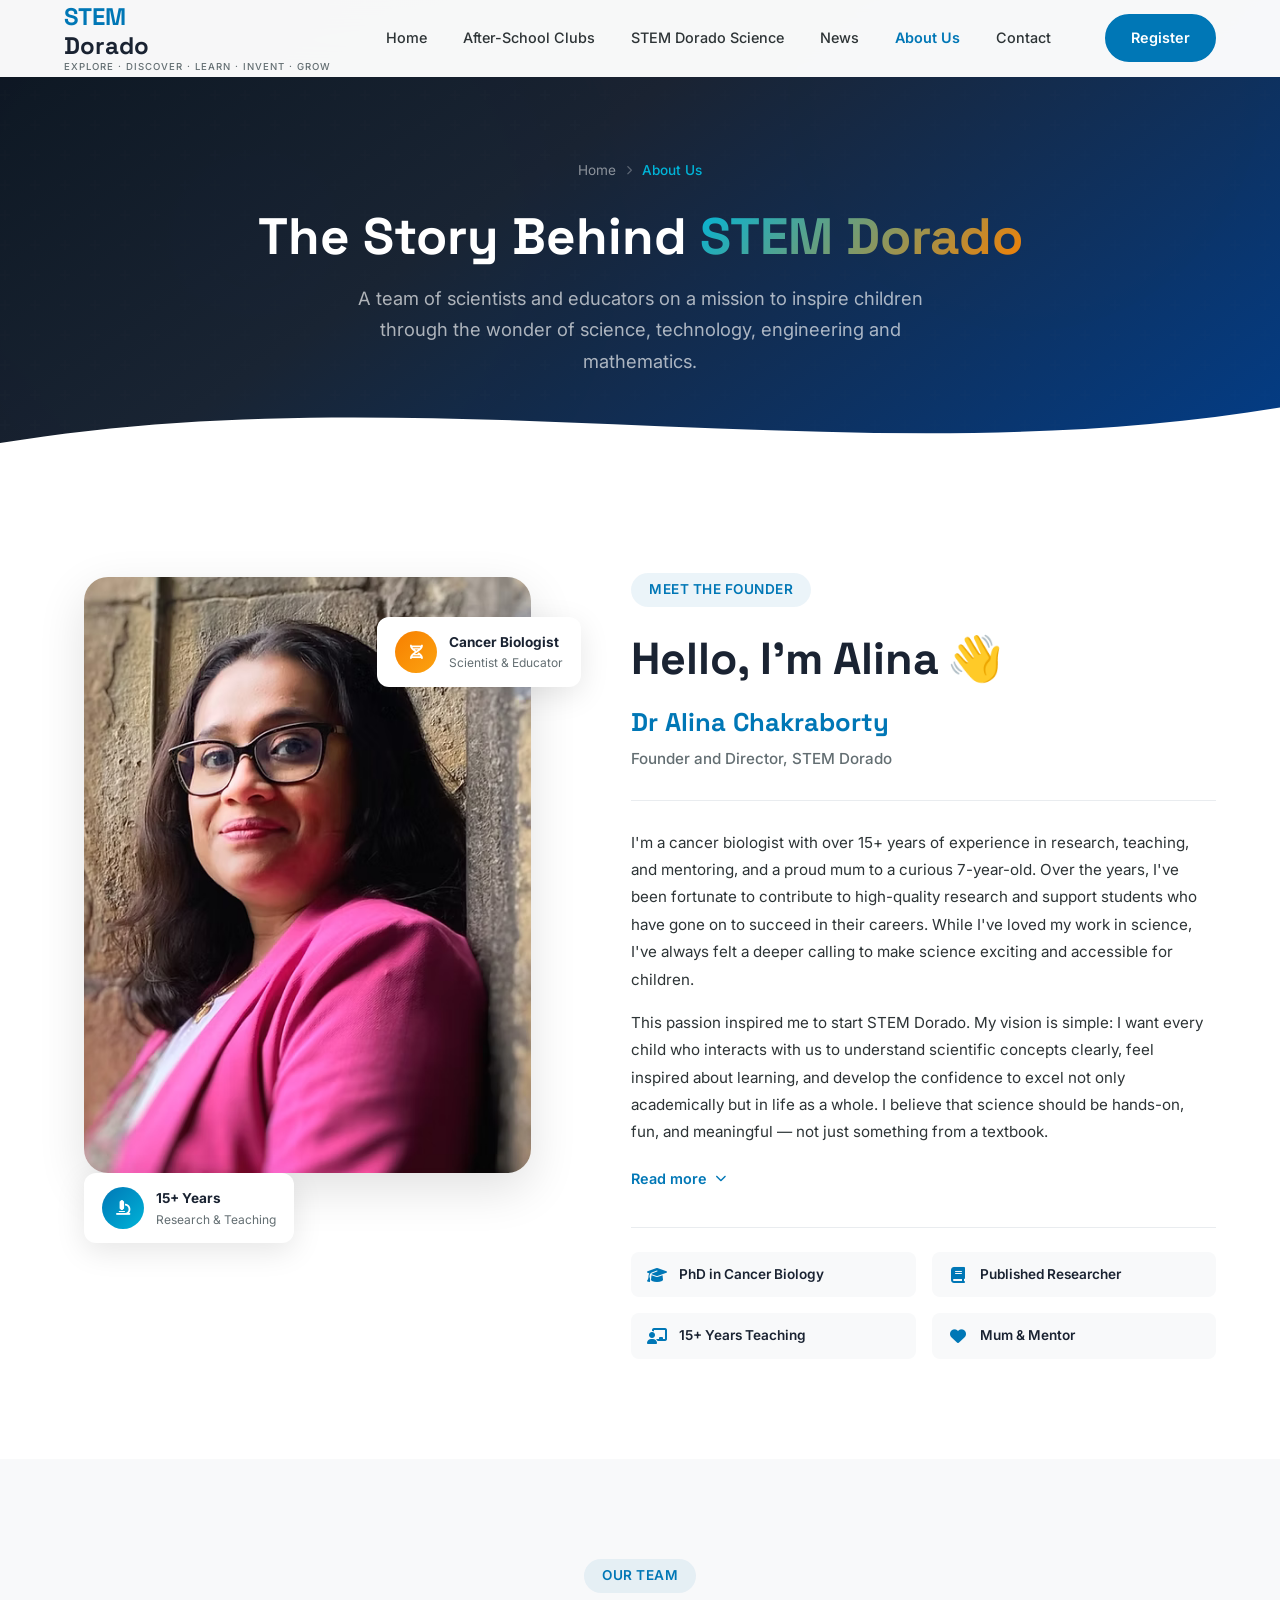
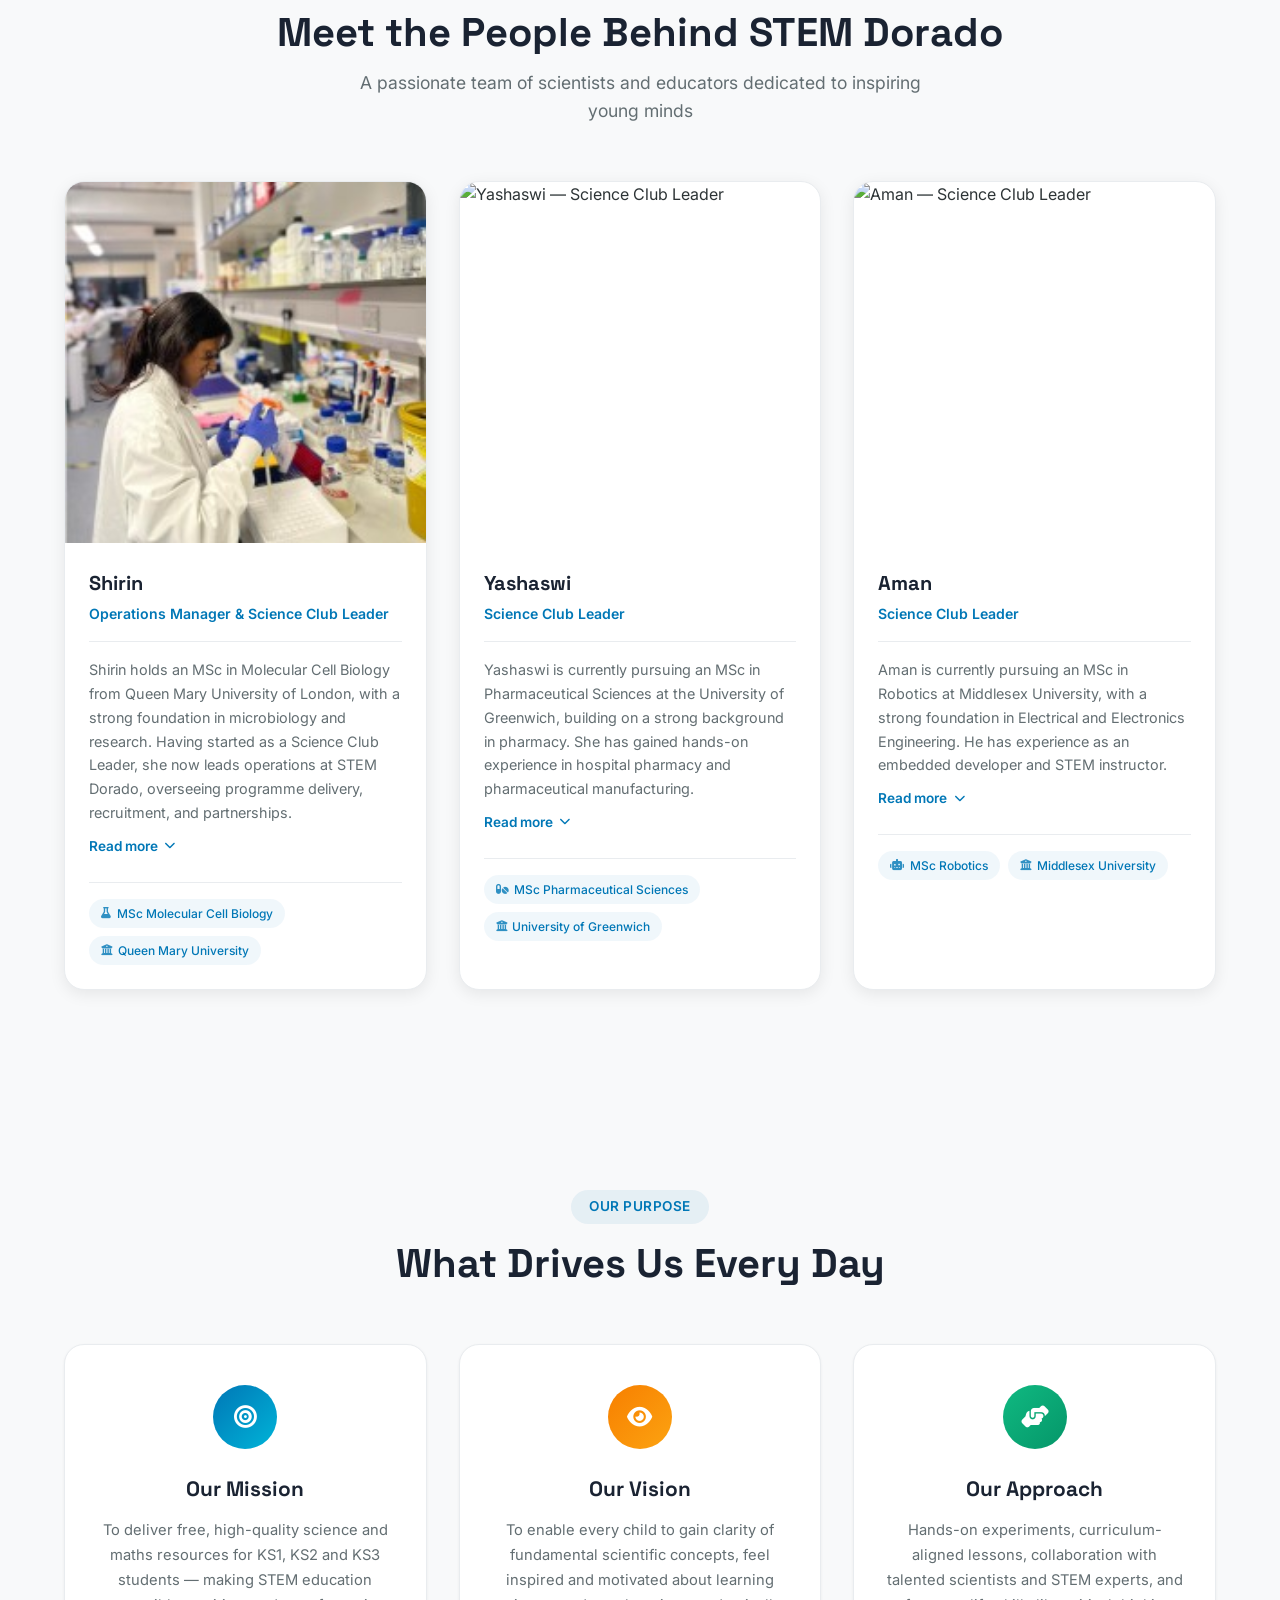
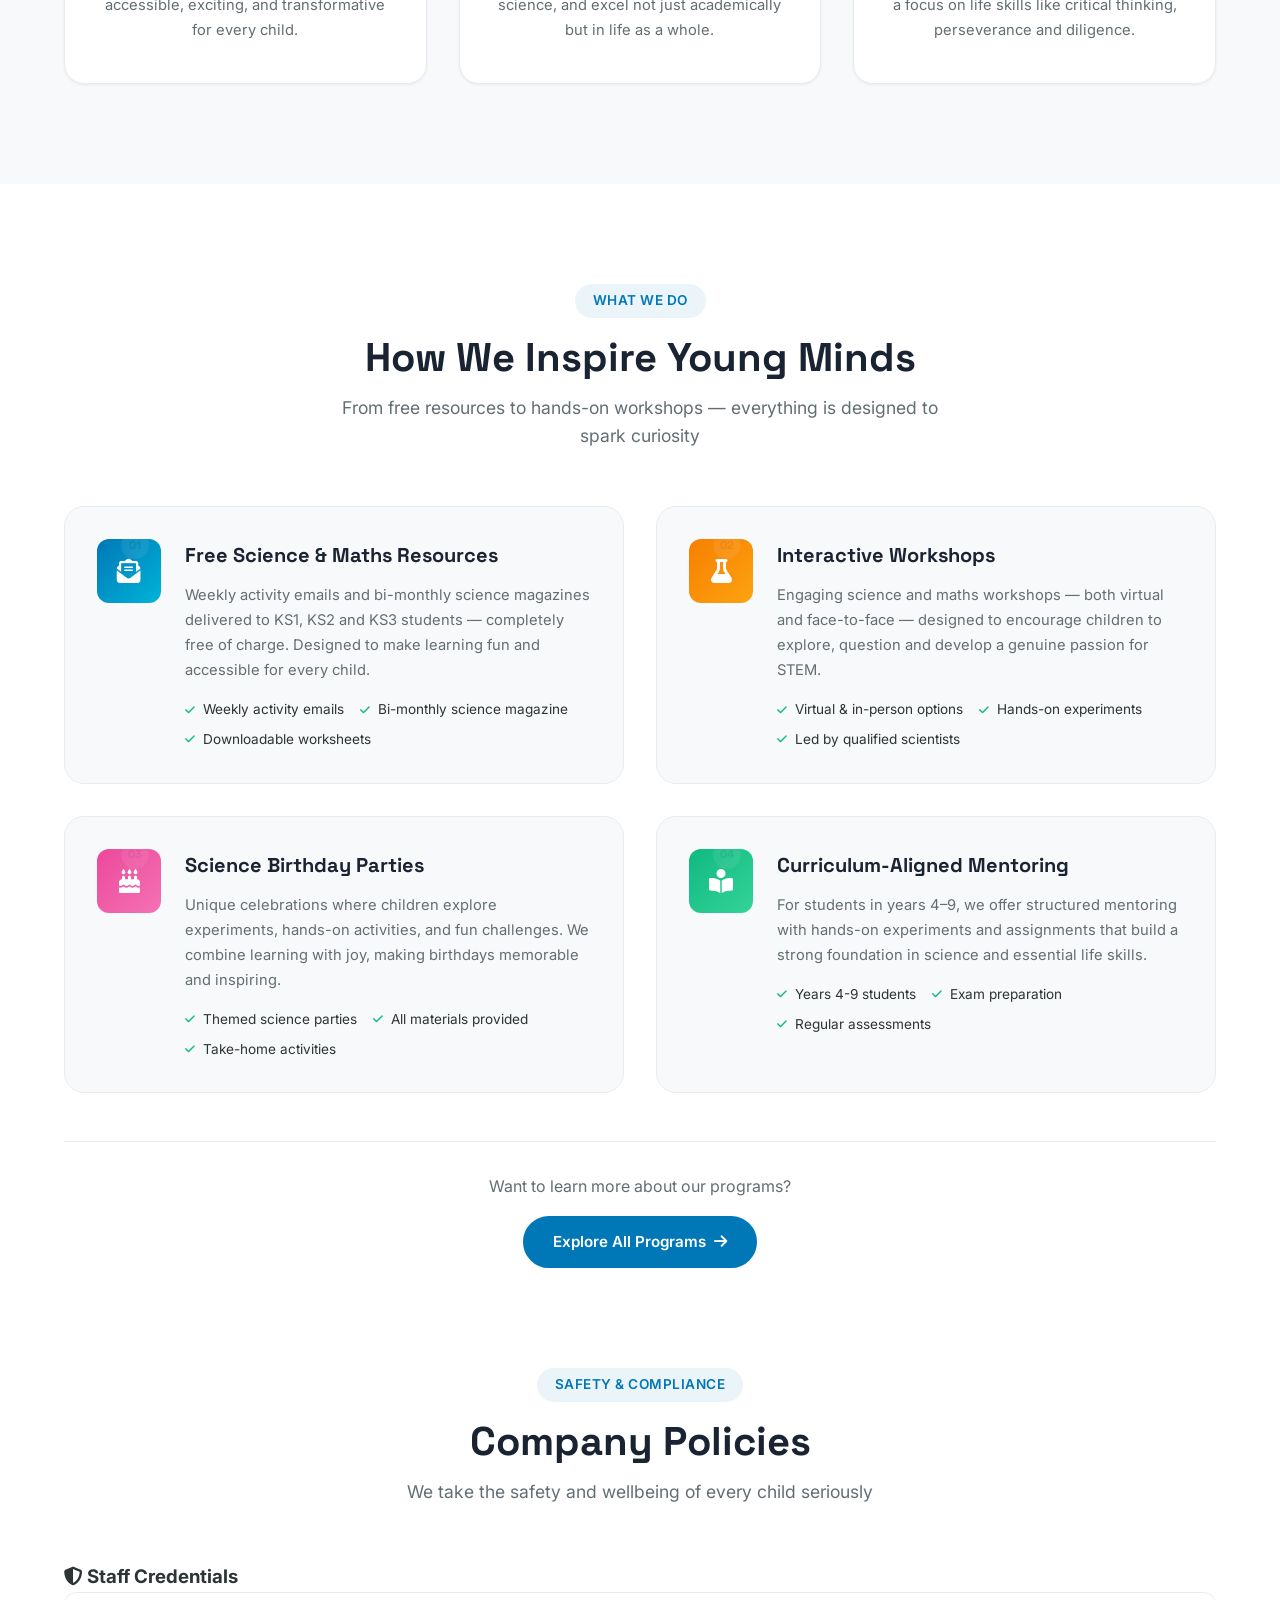
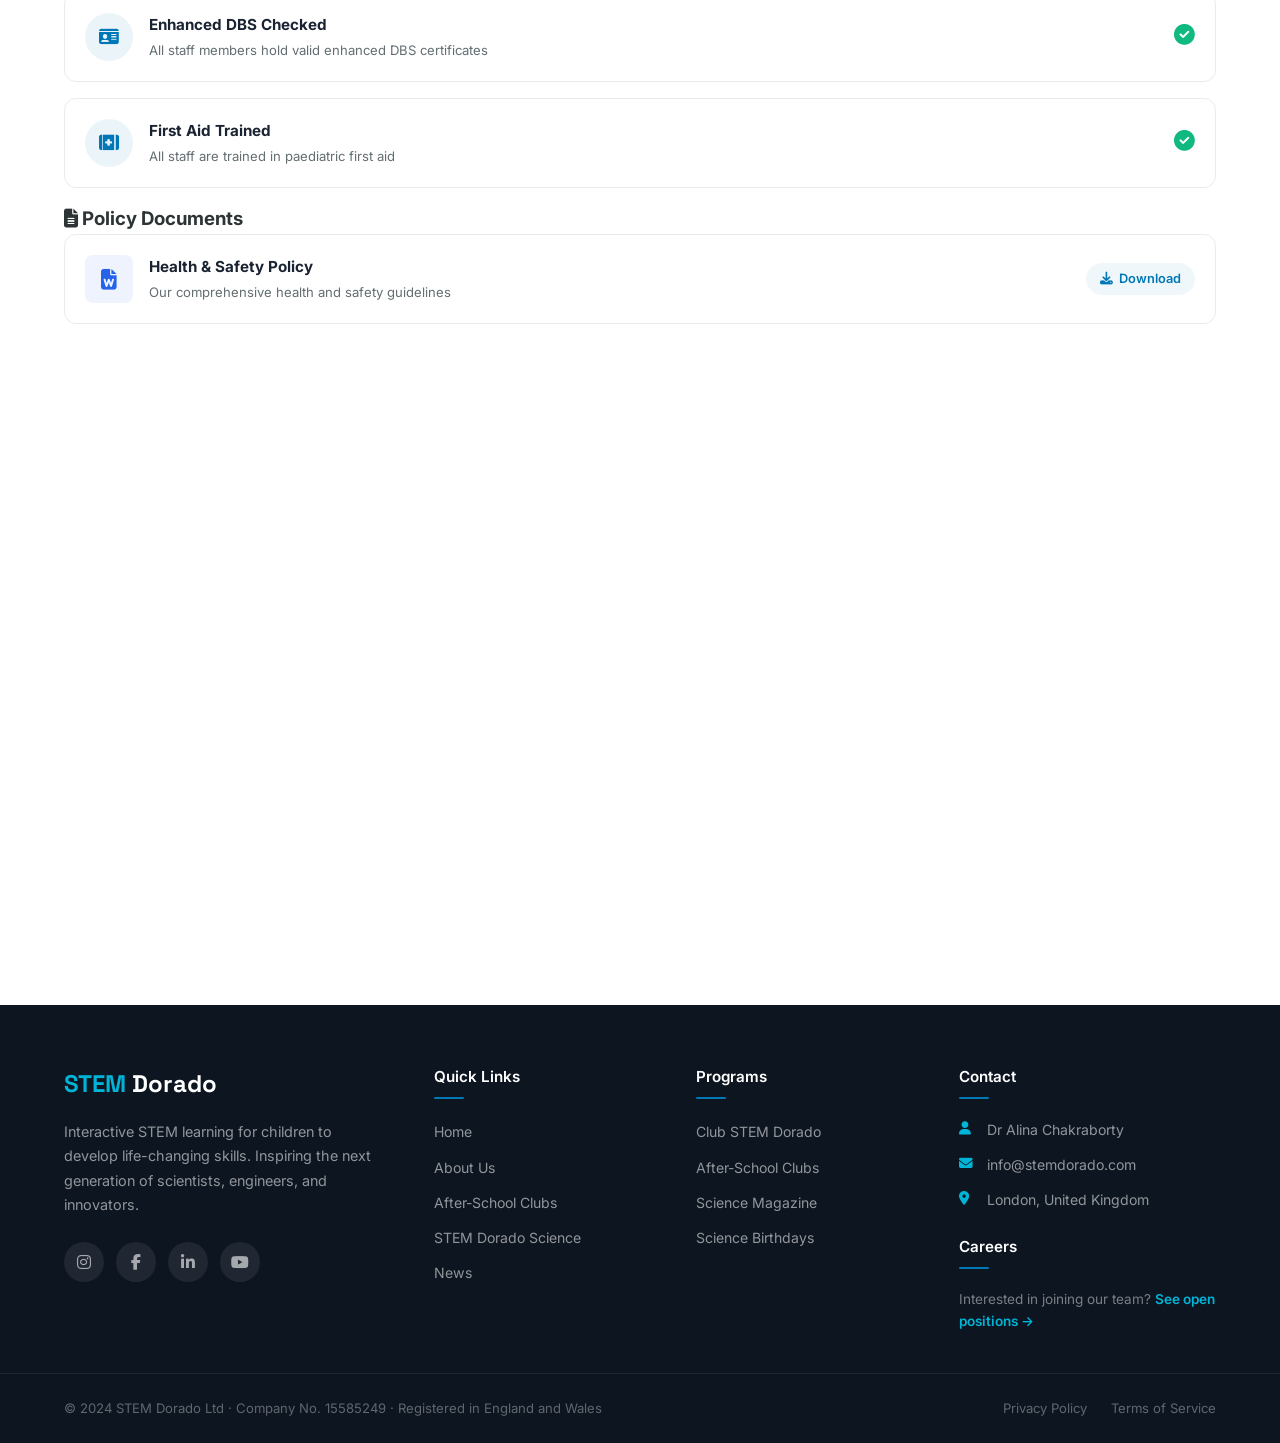
==== about.html @ 2ab7ef5e "Initial commit: STEM Dorado website" ====
<!DOCTYPE html>
<html lang="en">
<head>
  <meta charset="UTF-8">
  <meta name="viewport" content="width=device-width, initial-scale=1.0">
  <title>About Us | STEM Dorado — Dr Alina Chakraborty & Team</title>
  <meta name="description" content="Meet the STEM Dorado team — Dr Alina Chakraborty (Founder), Shirin (Operations Manager), Yashaswi, and Aman. Scientists and educators inspiring children through science.">
  <link rel="canonical" href="https://www.stemdorado.com/about.html">
  
  <!-- Open Graph -->
  <meta property="og:title" content="About STEM Dorado — Our Team">
  <meta property="og:description" content="Meet Dr Alina Chakraborty and the passionate team behind STEM Dorado.">
  <meta property="og:type" content="website">
  
  <!-- Fonts & Icons -->
  <link rel="preconnect" href="https://fonts.googleapis.com">
  <link rel="preconnect" href="https://fonts.gstatic.com" crossorigin>
  <link href="https://fonts.googleapis.com/css2?family=Inter:wght@400;500;600;700&family=Space+Grotesk:wght@500;600;700&display=swap" rel="stylesheet">
  <link rel="stylesheet" href="https://cdnjs.cloudflare.com/ajax/libs/font-awesome/6.5.0/css/all.min.css">
  
  <!-- Styles -->
  <link rel="stylesheet" href="styles.css">
  <link rel="stylesheet" href="about.css">
</head>
<body>

  <!-- ===================== HEADER / NAVBAR ===================== -->
<div id="header-placeholder"></div>

  <!-- ===================== PAGE HERO ===================== -->
  <section class="about-hero">
    <div class="about-hero-bg"></div>
    <div class="container about-hero-content">
      <div class="about-hero-text">
        <nav class="breadcrumb" aria-label="Breadcrumb">
          <a href="index.html">Home</a>
          <i class="fas fa-chevron-right"></i>
          <span>About Us</span>
        </nav>
        <h1>The Story Behind <span class="highlight">STEM Dorado</span></h1>
        <p>A team of scientists and educators on a mission to inspire children through the wonder of science, technology, engineering and mathematics.</p>
      </div>
    </div>
    <div class="about-hero-wave">
      <svg viewBox="0 0 1440 120" preserveAspectRatio="none">
        <path d="M0,80 C480,0 960,120 1440,40 L1440,120 L0,120 Z" fill="#ffffff"/>
      </svg>
    </div>
  </section>

  <!-- ===================== FOUNDER SECTION - DR ALINA ===================== -->
  <section class="founder-section">
    <div class="container">
      <div class="founder-grid">
        <!-- Image Side -->
        <div class="founder-image-area">
          <div class="founder-image-wrapper">
            <img src="images\Founder image.png" 
                 alt="Dr Alina Chakraborty — Founder and Director of STEM Dorado" 
                 loading="eager">
            <div class="founder-image-accent"></div>
          </div>
          <!-- Floating Card -->
          <div class="founder-float-card">
            <div class="founder-float-icon">
              <i class="fas fa-microscope"></i>
            </div>
            <div>
              <strong>15+ Years</strong>
              <p>Research & Teaching</p>
            </div>
          </div>
          <!-- Second Floating Card -->
          <div class="founder-float-card secondary">
            <div class="founder-float-icon accent">
              <i class="fas fa-dna"></i>
            </div>
            <div>
              <strong>Cancer Biologist</strong>
              <p>Scientist & Educator</p>
            </div>
          </div>
        </div>

        <!-- Text Side -->
        <div class="founder-content">
          <span class="section-label">Meet the Founder</span>
          <h2 class="founder-greeting">Hello, I'm Alina<span class="wave-emoji">👋</span></h2>
          <h3 class="founder-name">Dr Alina Chakraborty</h3>
          <p class="founder-title">Founder and Director, STEM Dorado</p>

          <div class="founder-bio">
            <p>
              I'm a cancer biologist with over 15+ years of experience in research, teaching, 
              and mentoring, and a proud mum to a curious 7-year-old. Over the years, I've been 
              fortunate to contribute to high-quality research and support students who have 
              gone on to succeed in their careers. While I've loved my work in science, I've 
              always felt a deeper calling to make science exciting and accessible for children.
            </p>
            <p>
              This passion inspired me to start STEM Dorado. My vision is simple: I want every 
              child who interacts with us to understand scientific concepts clearly, feel inspired 
              about learning, and develop the confidence to excel not only academically but in 
              life as a whole. I believe that science should be hands-on, fun, and meaningful — 
              not just something from a textbook.
            </p>
            <div class="bio-expandable" id="bioExpandable">
              <p>
                Through STEM Dorado, we provide free science and maths resources for KS1 and KS2 
                students, alongside interactive workshops — both online and face-to-face — designed 
                to spark curiosity and encourage exploration. We also run a mentoring programme for 
                children in years 4–9, combining curriculum-aligned lessons with experiments and 
                assignments that make learning active and engaging.
              </p>
              <p>
                In addition, we bring science into celebrations with our <strong>science-themed 
                birthday parties</strong>, where children can explore experiments, hands-on activities, 
                and fun challenges while celebrating their special day. It's a unique way to combine 
                learning with joy, making birthdays memorable and inspiring.
              </p>
              <p>
                I work closely with a team of talented scientists and STEM educators to create 
                experiences that nurture curiosity, build critical thinking, and instill important 
                life skills like perseverance, creativity, and resilience. My goal is to help children 
                not only succeed in exams, but grow into confident, inquisitive, and capable individuals 
                who love learning.
              </p>
            </div>
            <button class="read-more-toggle" id="bioToggle">
              <span class="read-more-text">Read more</span>
              <i class="fas fa-chevron-down"></i>
            </button>
          </div>

          <!-- Founder Highlights -->
          <div class="founder-highlights">
            <div class="founder-highlight">
              <i class="fas fa-graduation-cap"></i>
              <span>PhD in Cancer Biology</span>
            </div>
            <div class="founder-highlight">
              <i class="fas fa-book"></i>
              <span>Published Researcher</span>
            </div>
            <div class="founder-highlight">
              <i class="fas fa-chalkboard-teacher"></i>
              <span>15+ Years Teaching</span>
            </div>
            <div class="founder-highlight">
              <i class="fas fa-heart"></i>
              <span>Mum & Mentor</span>
            </div>
          </div>
        </div>
      </div>
    </div>
  </section>

  <!-- ===================== TEAM SECTION ===================== -->
  <section class="team-section">
    <div class="container">
      <div class="section-header">
        <span class="section-label">Our Team</span>
        <h2 class="section-title">Meet the People Behind STEM Dorado</h2>
        <p class="section-subtitle">A passionate team of scientists and educators dedicated to inspiring young minds</p>
      </div>

      <div class="team-grid">
        <!-- Team Member 1: Shirin -->
        <div class="team-card">
          <div class="team-card-image">
            <img src="/images/Shirin_image.jpg" 
                 alt="Shirin — Operations Manager" 
                 loading="lazy">
            <div class="team-card-overlay">
              <div class="team-social">
                <a href="https://www.linkedin.com/in/shirinshaikh7/" aria-label="LinkedIn" target="_blank"><i class="fab fa-linkedin-in"></i></a>
              </div>
            </div>
          </div>
          <div class="team-card-content">
            <h3 class="team-name">Shirin</h3>
            <p class="team-role">Operations Manager & Science Club Leader</p>
            <p class="team-bio">
              Shirin holds an MSc in Molecular Cell Biology from Queen Mary University of London, 
              with a strong foundation in microbiology and research. Having started as a Science 
              Club Leader, she now leads operations at STEM Dorado, overseeing programme delivery, 
              recruitment, and partnerships.
            </p>
            <button class="team-read-more" data-expanded="false">
              <span>Read more</span>
              <i class="fas fa-chevron-down"></i>
            </button>
            <div class="team-bio-full">
              <p>
                Her experience spans teaching, team leadership, and coordination across multiple 
                schools. Shirin combines scientific insight with strategic execution to drive the 
                organisation's growth and impact.
              </p>
            </div>
            <div class="team-tags">
              <span class="team-tag"><i class="fas fa-flask"></i> MSc Molecular Cell Biology</span>
              <span class="team-tag"><i class="fas fa-university"></i> Queen Mary University</span>
            </div>
          </div>
        </div>

        <!-- Team Member 2: Yashaswi -->
        <div class="team-card">
          <div class="team-card-image">
            <img src="https://images.unsplash.com/photo-1594744803329-e58b31de8bf5?w=400&q=80" 
                 alt="Yashaswi — Science Club Leader" 
                 loading="lazy">
            <div class="team-card-overlay">
              <div class="team-social">
                <a href="#" aria-label="LinkedIn"><i class="fab fa-linkedin-in"></i></a>
              </div>
            </div>
          </div>
          <div class="team-card-content">
            <h3 class="team-name">Yashaswi</h3>
            <p class="team-role">Science Club Leader</p>
            <p class="team-bio">
              Yashaswi is currently pursuing an MSc in Pharmaceutical Sciences at the University 
              of Greenwich, building on a strong background in pharmacy. She has gained hands-on 
              experience in hospital pharmacy and pharmaceutical manufacturing.
            </p>
            <button class="team-read-more" data-expanded="false">
              <span>Read more</span>
              <i class="fas fa-chevron-down"></i>
            </button>
            <div class="team-bio-full">
              <p>
                She has developed skills in medication management and lab techniques. With a keen 
                interest in science and innovation, she contributes to the team's research-driven 
                initiatives. Her curiosity and dedication help foster a collaborative and 
                forward-thinking environment at STEM Dorado.
              </p>
            </div>
            <div class="team-tags">
              <span class="team-tag"><i class="fas fa-pills"></i> MSc Pharmaceutical Sciences</span>
              <span class="team-tag"><i class="fas fa-university"></i> University of Greenwich</span>
            </div>
          </div>
        </div>

        <!-- Team Member 3: Aman -->
        <div class="team-card">
          <div class="team-card-image">
            <img src="https://images.unsplash.com/photo-1507003211169-0a1dd7228f2d?w=400&q=80" 
                 alt="Aman — Science Club Leader" 
                 loading="lazy">
            <div class="team-card-overlay">
              <div class="team-social">
                <a href="#" aria-label="LinkedIn"><i class="fab fa-linkedin-in"></i></a>
              </div>
            </div>
          </div>
          <div class="team-card-content">
            <h3 class="team-name">Aman</h3>
            <p class="team-role">Science Club Leader</p>
            <p class="team-bio">
              Aman is currently pursuing an MSc in Robotics at Middlesex University, with a 
              strong foundation in Electrical and Electronics Engineering. He has experience 
              as an embedded developer and STEM instructor.
            </p>
            <button class="team-read-more" data-expanded="false">
              <span>Read more</span>
              <i class="fas fa-chevron-down"></i>
            </button>
            <div class="team-bio-full">
              <p>
                His work spans robotics, coding, and circuit design. His background includes 
                hands-on technical development as well as teaching and mentoring in STEM. 
                Aman brings innovation and technical expertise to support the team's 
                science-driven initiatives at STEM Dorado.
              </p>
            </div>
            <div class="team-tags">
              <span class="team-tag"><i class="fas fa-robot"></i> MSc Robotics</span>
              <span class="team-tag"><i class="fas fa-university"></i> Middlesex University</span>
            </div>
          </div>
        </div>
      </div>
    </div>
  </section>

  <!-- ===================== MISSION & VISION ===================== -->
  <section class="mission-section">
    <div class="container">
      <div class="section-header">
        <span class="section-label">Our Purpose</span>
        <h2 class="section-title">What Drives Us Every Day</h2>
      </div>

      <div class="mission-grid">
        <!-- Mission -->
        <div class="mission-card">
          <div class="mission-icon-wrapper">
            <div class="mission-icon">
              <i class="fas fa-bullseye"></i>
            </div>
          </div>
          <h3>Our Mission</h3>
          <p>
            To deliver free, high-quality science and maths resources for KS1, KS2 
            and KS3 students — making STEM education accessible, exciting, and 
            transformative for every child.
          </p>
        </div>

        <!-- Vision -->
        <div class="mission-card">
          <div class="mission-icon-wrapper">
            <div class="mission-icon vision">
              <i class="fas fa-eye"></i>
            </div>
          </div>
          <h3>Our Vision</h3>
          <p>
            To enable every child to gain clarity of fundamental scientific concepts, 
            feel inspired and motivated about learning science, and excel not just 
            academically but in life as a whole.
          </p>
        </div>

        <!-- Approach -->
        <div class="mission-card">
          <div class="mission-icon-wrapper">
            <div class="mission-icon approach">
              <i class="fas fa-hands-helping"></i>
            </div>
          </div>
          <h3>Our Approach</h3>
          <p>
            Hands-on experiments, curriculum-aligned lessons, collaboration with 
            talented scientists and STEM experts, and a focus on life skills like 
            critical thinking, perseverance and diligence.
          </p>
        </div>
      </div>
    </div>
  </section>

<!-- ===================== WHAT WE DO — CARD GRID ===================== -->
<section class="what-we-do-section">
  <div class="container">
    <div class="section-header">
      <span class="section-label">What We Do</span>
      <h2 class="section-title">How We Inspire Young Minds</h2>
      <p class="section-subtitle">From free resources to hands-on workshops — everything is designed to spark curiosity</p>
    </div>

    <div class="services-showcase">
      <!-- Service 1: Free Resources -->
      <div class="service-showcase-card">
        <div class="service-showcase-icon">
          <div class="icon-wrapper">
            <i class="fas fa-envelope-open-text"></i>
          </div>
          <span class="service-number">01</span>
        </div>
        <div class="service-showcase-content">
          <h3>Free Science & Maths Resources</h3>
          <p>
            Weekly activity emails and bi-monthly science magazines delivered to 
            KS1, KS2 and KS3 students — completely free of charge. Designed to make 
            learning fun and accessible for every child.
          </p>
          <ul class="service-features-list">
            <li><i class="fas fa-check"></i> Weekly activity emails</li>
            <li><i class="fas fa-check"></i> Bi-monthly science magazine</li>
            <li><i class="fas fa-check"></i> Downloadable worksheets</li>
          </ul>
        </div>
      </div>

      <!-- Service 2: Workshops -->
      <div class="service-showcase-card">
        <div class="service-showcase-icon">
          <div class="icon-wrapper orange">
            <i class="fas fa-flask"></i>
          </div>
          <span class="service-number">02</span>
        </div>
        <div class="service-showcase-content">
          <h3>Interactive Workshops</h3>
          <p>
            Engaging science and maths workshops — both virtual and face-to-face — 
            designed to encourage children to explore, question and develop a 
            genuine passion for STEM.
          </p>
          <ul class="service-features-list">
            <li><i class="fas fa-check"></i> Virtual & in-person options</li>
            <li><i class="fas fa-check"></i> Hands-on experiments</li>
            <li><i class="fas fa-check"></i> Led by qualified scientists</li>
          </ul>
        </div>
      </div>

      <!-- Service 3: Birthday Parties -->
      <div class="service-showcase-card">
        <div class="service-showcase-icon">
          <div class="icon-wrapper pink">
            <i class="fas fa-birthday-cake"></i>
          </div>
          <span class="service-number">03</span>
        </div>
        <div class="service-showcase-content">
          <h3>Science Birthday Parties</h3>
          <p>
            Unique celebrations where children explore experiments, hands-on activities, 
            and fun challenges. We combine learning with joy, making birthdays 
            memorable and inspiring.
          </p>
          <ul class="service-features-list">
            <li><i class="fas fa-check"></i> Themed science parties</li>
            <li><i class="fas fa-check"></i> All materials provided</li>
            <li><i class="fas fa-check"></i> Take-home activities</li>
          </ul>
        </div>
      </div>

      <!-- Service 4: Mentoring -->
      <div class="service-showcase-card">
        <div class="service-showcase-icon">
          <div class="icon-wrapper green">
            <i class="fas fa-book-reader"></i>
          </div>
          <span class="service-number">04</span>
        </div>
        <div class="service-showcase-content">
          <h3>Curriculum-Aligned Mentoring</h3>
          <p>
            For students in years 4–9, we offer structured mentoring with hands-on 
            experiments and assignments that build a strong foundation in science 
            and essential life skills.
          </p>
          <ul class="service-features-list">
            <li><i class="fas fa-check"></i> Years 4-9 students</li>
            <li><i class="fas fa-check"></i> Exam preparation</li>
            <li><i class="fas fa-check"></i> Regular assessments</li>
          </ul>
        </div>
      </div>
    </div>

    <!-- Optional: CTA at bottom -->
    <div class="services-cta">
      <p>Want to learn more about our programs?</p>
      <a href="index.html#programs" class="btn btn-primary">
        Explore All Programs
        <i class="fas fa-arrow-right"></i>
      </a>
    </div>
  </div>
</section>

  <!-- ===================== COMPANY POLICIES ===================== -->
  <section class="policies-section">
    <div class="container">
      <div class="section-header">
        <span class="section-label">Safety & Compliance</span>
        <h2 class="section-title">Company Policies</h2>
        <p class="section-subtitle">We take the safety and wellbeing of every child seriously</p>
      </div>

      <div class="policies-grid">
        <!-- Staff Credentials -->
        <div class="policies-column">
          <h3 class="policies-heading">
            <i class="fas fa-shield-alt"></i>
            Staff Credentials
          </h3>
          <div class="policy-item credential">
            <div class="policy-icon-circle">
              <i class="fas fa-id-card"></i>
            </div>
            <div>
              <h4>Enhanced DBS Checked</h4>
              <p>All staff members hold valid enhanced DBS certificates</p>
            </div>
            <div class="policy-check">
              <i class="fas fa-check-circle"></i>
            </div>
          </div>
          <div class="policy-item credential">
            <div class="policy-icon-circle">
              <i class="fas fa-first-aid"></i>
            </div>
            <div>
              <h4>First Aid Trained</h4>
              <p>All staff are trained in paediatric first aid</p>
            </div>
            <div class="policy-check">
              <i class="fas fa-check-circle"></i>
            </div>
          </div>
        </div>

        <!-- Downloadable Policies -->
        <div class="policies-column">
          <h3 class="policies-heading">
            <i class="fas fa-file-alt"></i>
            Policy Documents
          </h3>
          <a href="#" class="policy-download" download>
            <div class="policy-download-icon">
              <i class="fas fa-file-word"></i>
            </div>
            <div>
              <h4>Health & Safety Policy</h4>
              <p>Our comprehensive health and safety guidelines</p>
            </div>
            <div class="policy-download-btn">
              <i class="fas fa-download"></i>
              <span>Download</span>
            </div>
          </a>
          <a href="#" class="policy-download" download>
            <div class="policy-download-icon">
              <i class="fas fa-file-word"></i>
            </div>
            <div>
              <h4>Child Safeguarding Policy</h4>
              <p>Our child protection and safeguarding procedures</p>
            </div>
            <div class="policy-download-btn">
              <i class="fas fa-download"></i>
              <span>Download</span>
            </div>
          </a>
        </div>
      </div>
    </div>
  </section>

  <!-- ===================== CTA SECTION ===================== -->
  <section class="about-cta">
    <div class="container">
      <div class="cta-card">
        <div class="cta-content">
          <h2>Ready to Start Your Child's STEM Journey?</h2>
          <p>Join hundreds of families across North London who are already exploring science with us.</p>
          <div class="cta-buttons">
            <a href="index.html#programs" class="btn btn-primary btn-lg">
              Explore Programs
              <i class="fas fa-arrow-right"></i>
            </a>
            <a href="index.html#contact" class="btn btn-outline-white btn-lg">
              Get in Touch
            </a>
          </div>
        </div>
        <div class="cta-decoration">
          <div class="cta-circle c1"></div>
          <div class="cta-circle c2"></div>
          <div class="cta-circle c3"></div>
          <i class="fas fa-atom cta-atom"></i>
        </div>
      </div>
    </div>
  </section>

  <!-- ===================== FOOTER ===================== -->
  <div id="footer-placeholder"></div>

  <script src="js/components.js"></script>
  <script src="script.js"></script>
  <script src="about.js"></script>
</body>
</html>
---- styles.css ----
/* ================================================================
   STEM DORADO — REDESIGNED STYLESHEET
   ================================================================ */

/* ===== CSS VARIABLES ===== */
:root {
  --primary: #0077b6;
  --primary-dark: #005a8d;
  --primary-light: #00b4d8;
  --secondary: #023e8a;
  --accent: #f77f00;
  --accent-light: #fca311;
  --dark: #1a2332;
  --darker: #0d1520;
  --text: #2d3436;
  --text-light: #636e72;
  --text-lighter: #b2bec3;
  --light: #f8f9fa;
  --lighter: #ffffff;
  --border: #e9ecef;
  --star: #fbbf24;
  --success: #10b981;

  --font-body: 'Inter', -apple-system, BlinkMacSystemFont, sans-serif;
  --font-heading: 'Space Grotesk', sans-serif;

  --radius-sm: 8px;
  --radius: 12px;
  --radius-lg: 20px;
  --radius-xl: 24px;
  --radius-full: 50px;

  --shadow-sm: 0 1px 3px rgba(0,0,0,0.06);
  --shadow: 0 4px 16px rgba(0,0,0,0.08);
  --shadow-md: 0 8px 30px rgba(0,0,0,0.1);
  --shadow-lg: 0 16px 48px rgba(0,0,0,0.12);
  --shadow-primary: 0 8px 24px rgba(0, 119, 182, 0.3);

  --transition: all 0.3s cubic-bezier(0.4, 0, 0.2, 1);
  --transition-slow: all 0.5s cubic-bezier(0.4, 0, 0.2, 1);
}

/* ===== RESET ===== */
*,
*::before,
*::after {
  margin: 0;
  padding: 0;
  box-sizing: border-box;
}

html {
  scroll-behavior: smooth;
  scroll-padding-top: 80px;
}

body {
  font-family: var(--font-body);
  color: var(--text);
  line-height: 1.6;
  background: var(--lighter);
  overflow-x: hidden;
}

img {
  max-width: 100%;
  height: auto;
  display: block;
}

a {
  text-decoration: none;
  color: inherit;
}

ul {
  list-style: none;
}

/* ===== CONTAINER ===== */
.container {
  max-width: 1200px;
  margin: 0 auto;
  padding: 0 1.5rem;
}

/* ===== BUTTONS ===== */
.btn {
  display: inline-flex;
  align-items: center;
  gap: 0.5rem;
  padding: 12px 28px;
  border-radius: var(--radius-full);
  font-family: var(--font-body);
  font-weight: 600;
  font-size: 0.95rem;
  cursor: pointer;
  border: 2px solid transparent;
  transition: var(--transition);
  white-space: nowrap;
}

.btn-lg {
  padding: 16px 32px;
  font-size: 1rem;
}

.btn-primary {
  background: var(--primary);
  color: #fff;
  border-color: var(--primary);
}

.btn-primary:hover {
  background: var(--primary-dark);
  border-color: var(--primary-dark);
  transform: translateY(-2px);
  box-shadow: var(--shadow-primary);
}

.btn-outline-light {
  background: transparent;
  color: #fff;
  border-color: rgba(255, 255, 255, 0.4);
}

.btn-outline-light:hover {
  background: rgba(255, 255, 255, 0.1);
  border-color: #fff;
}

.btn-block {
  width: 100%;
  justify-content: center;
}

.btn-register-header {
  background: var(--primary);
  color: #fff;
  padding: 10px 24px;
  border-radius: var(--radius-full);
  font-weight: 600;
  font-size: 0.9rem;
  transition: var(--transition);
  border: 2px solid var(--primary);
}

.btn-register-header:hover {
  background: var(--primary-dark);
  border-color: var(--primary-dark);
  transform: translateY(-1px);
  box-shadow: var(--shadow-primary);
}

/* ===== SECTION HEADERS ===== */
.section-header {
  text-align: center;
  margin-bottom: 3.5rem;
}

.section-label {
  display: inline-block;
  background: rgba(0, 119, 182, 0.08);
  color: var(--primary);
  padding: 6px 18px;
  border-radius: var(--radius-full);
  font-size: 0.85rem;
  font-weight: 600;
  text-transform: uppercase;
  letter-spacing: 0.5px;
  margin-bottom: 1rem;
}

.section-title {
  font-family: var(--font-heading);
  font-size: 2.5rem;
  font-weight: 700;
  color: var(--dark);
  line-height: 1.2;
  margin-bottom: 0.75rem;
}

.section-title.left-align {
  text-align: left;
}

.section-subtitle {
  font-size: 1.1rem;
  color: var(--text-light);
  max-width: 600px;
  margin: 0 auto;
}

.highlight {
  color: var(--primary);
  position: relative;
}

/* ================================================================
   HEADER / NAVIGATION
   ================================================================ */
.header {
  position: fixed;
  top: 0;
  left: 0;
  width: 100%;
  z-index: 1000;
  background: rgba(255, 255, 255, 0.97);
  backdrop-filter: blur(20px);
  -webkit-backdrop-filter: blur(20px);
  border-bottom: 1px solid transparent;
  transition: var(--transition);
}

.header.scrolled {
  border-bottom-color: var(--border);
  box-shadow: var(--shadow-sm);
}

.nav-container {
  display: flex;
  align-items: center;
  justify-content: space-between;
  height: 76px;
}

.logo {
  display: flex;
  flex-direction: column;
  line-height: 1.2;
}

.logo .logo-stem {
  font-family: var(--font-heading);
  font-size: 1.5rem;
  font-weight: 700;
  color: var(--primary);
}

.logo {
  font-family: var(--font-heading);
  font-size: 1.5rem;
  font-weight: 700;
  color: var(--dark);
}

.logo-tagline {
  font-family: var(--font-body);
  font-size: 0.6rem;
  font-weight: 500;
  color: var(--text-light);
  letter-spacing: 1px;
  text-transform: uppercase;
}

.nav-links {
  display: flex;
  align-items: center;
  gap: 0.25rem;
}

.nav-link {
  padding: 8px 16px;
  font-size: 0.9rem;
  font-weight: 500;
  color: var(--text);
  border-radius: var(--radius-sm);
  transition: var(--transition);
}

.nav-link:hover {
  color: var(--primary);
  background: rgba(0, 119, 182, 0.05);
}

.nav-link.active {
  color: var(--primary);
  font-weight: 600;
}

.hamburger {
  display: none;
  flex-direction: column;
  gap: 5px;
  background: none;
  border: none;
  cursor: pointer;
  padding: 4px;
  z-index: 1001;
}

.hamburger span {
  display: block;
  width: 24px;
  height: 2.5px;
  background: var(--dark);
  border-radius: 2px;
  transition: var(--transition);
}

.hamburger.active span:nth-child(1) {
  transform: rotate(45deg) translate(5px, 6px);
}

.hamburger.active span:nth-child(2) {
  opacity: 0;
}

.hamburger.active span:nth-child(3) {
  transform: rotate(-45deg) translate(5px, -6px);
}

/* ================================================================
   1. HERO BANNER
   ================================================================ */
.hero {
  position: relative;
  min-height: 100vh;
  display: flex;
  align-items: center;
  background: linear-gradient(145deg, var(--darker) 0%, var(--dark) 40%, var(--secondary) 100%);
  padding: 120px 0 80px;
  overflow: hidden;
}

.hero::before {
  content: '';
  position: absolute;
  top: -200px;
  right: -150px;
  width: 600px;
  height: 600px;
  background: radial-gradient(circle, rgba(0, 180, 216, 0.12), transparent 65%);
  border-radius: 50%;
  pointer-events: none;
}

.hero::after {
  content: '';
  position: absolute;
  bottom: -100px;
  left: -100px;
  width: 400px;
  height: 400px;
  background: radial-gradient(circle, rgba(247, 127, 0, 0.08), transparent 65%);
  border-radius: 50%;
  pointer-events: none;
}

.hero-container {
  display: grid;
  grid-template-columns: 1fr 1fr;
  gap: 4rem;
  align-items: center;
  position: relative;
  z-index: 2;
}

.hero-badge {
  display: inline-flex;
  align-items: center;
  gap: 0.5rem;
  background: rgba(0, 180, 216, 0.12);
  border: 1px solid rgba(0, 180, 216, 0.25);
  color: var(--primary-light);
  padding: 8px 20px;
  border-radius: var(--radius-full);
  font-size: 0.85rem;
  font-weight: 500;
  margin-bottom: 1.5rem;
  animation: fadeInUp 0.6s ease-out;
}

.hero-title {
  font-family: var(--font-heading);
  font-size: 3.2rem;
  font-weight: 700;
  color: #fff;
  line-height: 1.15;
  margin-bottom: 1.25rem;
  animation: fadeInUp 0.6s ease-out 0.1s both;
}

.hero-title .highlight {
  background: linear-gradient(135deg, var(--primary-light), var(--accent));
  -webkit-background-clip: text;
  -webkit-text-fill-color: transparent;
  background-clip: text;
}

.hero-description {
  font-size: 1.1rem;
  color: rgba(255, 255, 255, 0.7);
  line-height: 1.7;
  margin-bottom: 2rem;
  max-width: 520px;
  animation: fadeInUp 0.6s ease-out 0.2s both;
}

.hero-cta {
  display: flex;
  gap: 1rem;
  margin-bottom: 2.5rem;
  flex-wrap: wrap;
  animation: fadeInUp 0.6s ease-out 0.3s both;
}

.hero .btn-primary {
  background: linear-gradient(135deg, var(--primary), var(--primary-light));
  border: none;
  padding: 16px 32px;
}

.hero .btn-primary:hover {
  transform: translateY(-2px);
  box-shadow: 0 8px 30px rgba(0, 180, 216, 0.35);
}

.hero-stats {
  display: flex;
  align-items: center;
  gap: 1.5rem;
  animation: fadeInUp 0.6s ease-out 0.4s both;
}

.stat {
  display: flex;
  flex-direction: column;
  gap: 2px;
}

.stat span {
  font-size: 0.8rem;
  color: rgba(255, 255, 255, 0.5);
}

.stat strong {
  font-size: 1.1rem;
  color: #fff;
  font-weight: 700;
}

.stat-stars {
  display: flex;
  gap: 2px;
}

.stat-stars i {
  color: var(--star);
  font-size: 0.85rem;
}

.stat-divider {
  width: 1px;
  height: 32px;
  background: rgba(255, 255, 255, 0.15);
}

/* Hero Image */
.hero-image {
  display: flex;
  justify-content: center;
  animation: fadeInRight 0.8s ease-out 0.3s both;
}

.hero-image-wrapper {
  position: relative;
  width: 100%;
  max-width: 480px;
}

.hero-image-wrapper img {
  width: 100%;
  border-radius: var(--radius-xl);
  box-shadow: 0 24px 64px rgba(0, 0, 0, 0.3);
  position: relative;
  z-index: 2;
}

.hero-image-decoration {
  position: absolute;
  top: -16px;
  right: -16px;
  bottom: 16px;
  left: 16px;
  border: 2px solid rgba(0, 180, 216, 0.3);
  border-radius: var(--radius-xl);
  z-index: 1;
}

/* Hero Wave */
.hero-wave {
  position: absolute;
  bottom: -2px;
  left: 0;
  width: 100%;
  z-index: 3;
}

.hero-wave svg {
  display: block;
  width: 100%;
  height: auto;
}

/* ================================================================
   2. PROGRAMS / MEMBERSHIP CARDS
   ================================================================ */
.programs {
  padding: 100px 0;
  background: var(--lighter);
}

.programs-grid {
  display: grid;
  grid-template-columns: repeat(3, 1fr);
  gap: 2rem;
}

.program-card {
  background: #fff;
  border-radius: var(--radius-lg);
  overflow: hidden;
  box-shadow: var(--shadow);
  transition: var(--transition);
  display: flex;
  flex-direction: column;
  position: relative;
  border: 1px solid var(--border);
}

.program-card:hover {
  transform: translateY(-6px);
  box-shadow: var(--shadow-lg);
}

.program-card.featured {
  border: 2px solid var(--primary);
  box-shadow: var(--shadow-md);
}

.program-card-ribbon {
  position: absolute;
  top: 16px;
  right: -32px;
  background: var(--accent);
  color: #fff;
  padding: 4px 40px;
  font-size: 0.75rem;
  font-weight: 700;
  text-transform: uppercase;
  transform: rotate(45deg);
  z-index: 10;
  letter-spacing: 0.5px;
}

.program-card-header {
  padding: 2rem 2rem 1.5rem;
  display: flex;
  align-items: center;
  justify-content: space-between;
}

.program-card-header.free {
  background: linear-gradient(135deg, rgba(16, 185, 129, 0.05), rgba(16, 185, 129, 0.02));
}

.program-card-header.subscription {
  background: linear-gradient(135deg, rgba(0, 119, 182, 0.05), rgba(0, 119, 182, 0.02));
}

.program-card-header.workshop {
  background: linear-gradient(135deg, rgba(247, 127, 0, 0.05), rgba(247, 127, 0, 0.02));
}

.program-icon {
  width: 56px;
  height: 56px;
  border-radius: var(--radius);
  display: flex;
  align-items: center;
  justify-content: center;
  font-size: 1.4rem;
  color: #fff;
}

.free .program-icon {
  background: linear-gradient(135deg, var(--success), #059669);
}

.subscription .program-icon {
  background: linear-gradient(135deg, var(--primary), var(--primary-light));
}

.workshop .program-icon {
  background: linear-gradient(135deg, var(--accent), var(--accent-light));
}

.program-badge {
  padding: 4px 14px;
  border-radius: var(--radius-full);
  font-size: 0.75rem;
  font-weight: 700;
  text-transform: uppercase;
  letter-spacing: 0.5px;
  background: rgba(16, 185, 129, 0.1);
  color: var(--success);
}

.program-badge.new {
  background: rgba(247, 127, 0, 0.1);
  color: var(--accent);
}

.program-card-body {
  padding: 0 2rem;
  flex: 1;
}

.program-card-body h3 {
  font-family: var(--font-heading);
  font-size: 1.3rem;
  color: var(--dark);
  margin-bottom: 0.25rem;
}

.program-age {
  font-size: 0.85rem;
  color: var(--primary);
  font-weight: 600;
  margin-bottom: 0.75rem;
}

.program-desc {
  font-size: 0.92rem;
  color: var(--text-light);
  line-height: 1.6;
  margin-bottom: 1.25rem;
}

.program-features {
  margin-bottom: 1rem;
}

.program-features li {
  display: flex;
  align-items: center;
  gap: 0.6rem;
  padding: 6px 0;
  font-size: 0.9rem;
  color: var(--text);
}

.program-features li i {
  color: var(--success);
  font-size: 0.75rem;
  width: 16px;
}

.program-card-footer {
  padding: 1.5rem 2rem 2rem;
}

/* ================================================================
   3. VIDEO SECTION
   ================================================================ */
.video-section {
  padding: 100px 0;
  background: var(--light);
}

.video-wrapper {
  display: grid;
  grid-template-columns: 1.5fr 1fr;
  gap: 3rem;
  align-items: center;
}

.video-container {
  position: relative;
  border-radius: var(--radius-lg);
  overflow: hidden;
  box-shadow: var(--shadow-lg);
}

.video-placeholder {
  position: relative;
  width: 100%;
  aspect-ratio: 16 / 9;
  cursor: pointer;
}

.video-placeholder img {
  width: 100%;
  height: 100%;
  object-fit: cover;
}

.video-placeholder::after {
  content: '';
  position: absolute;
  inset: 0;
  background: rgba(0, 0, 0, 0.35);
  transition: var(--transition);
}

.video-placeholder:hover::after {
  background: rgba(0, 0, 0, 0.45);
}

.play-btn {
  position: absolute;
  top: 50%;
  left: 50%;
  transform: translate(-50%, -50%);
  z-index: 2;
  width: 72px;
  height: 72px;
  border-radius: 50%;
  background: #fff;
  border: none;
  cursor: pointer;
  display: flex;
  align-items: center;
  justify-content: center;
  font-size: 1.5rem;
  color: var(--primary);
  box-shadow: 0 8px 32px rgba(0, 0, 0, 0.2);
  transition: var(--transition);
}

.play-btn:hover {
  transform: translate(-50%, -50%) scale(1.1);
  box-shadow: 0 12px 40px rgba(0, 0, 0, 0.3);
}

.play-btn i {
  margin-left: 4px;
}

.video-features {
  display: flex;
  flex-direction: column;
  gap: 2rem;
}

.video-feature {
  display: flex;
  gap: 1rem;
  align-items: flex-start;
}

.video-feature-icon {
  width: 48px;
  height: 48px;
  min-width: 48px;
  border-radius: var(--radius);
  background: rgba(0, 119, 182, 0.08);
  display: flex;
  align-items: center;
  justify-content: center;
  color: var(--primary);
  font-size: 1.1rem;
}

.video-feature h4 {
  font-family: var(--font-heading);
  font-size: 1.05rem;
  color: var(--dark);
  margin-bottom: 0.25rem;
}

.video-feature p {
  font-size: 0.9rem;
  color: var(--text-light);
  line-height: 1.5;
}

/* ================================================================
   4. WHY STEM DORADO
   ================================================================ */
.why-section {
  padding: 100px 0;
  background: #fff;
}

.why-grid {
  display: grid;
  grid-template-columns: 1fr 1fr;
  gap: 5rem;
  align-items: center;
}

.why-content .section-label {
  display: inline-block;
}

.why-text {
  font-size: 1.05rem;
  color: var(--text-light);
  line-height: 1.7;
  margin-bottom: 2rem;
}

.why-points {
  display: flex;
  flex-direction: column;
  gap: 1.5rem;
  margin-bottom: 2.5rem;
}

.why-point {
  display: flex;
  gap: 1rem;
  align-items: flex-start;
}

.why-point-icon {
  width: 48px;
  height: 48px;
  min-width: 48px;
  border-radius: var(--radius);
  background: linear-gradient(135deg, var(--primary), var(--primary-light));
  display: flex;
  align-items: center;
  justify-content: center;
  color: #fff;
  font-size: 1rem;
}

.why-point h4 {
  font-size: 1rem;
  color: var(--dark);
  margin-bottom: 0.2rem;
}

.why-point p {
  font-size: 0.9rem;
  color: var(--text-light);
  line-height: 1.5;
}

/* Why Images */
.why-images {
  position: relative;
}

.why-image-main img {
  width: 100%;
  border-radius: var(--radius-lg);
  box-shadow: var(--shadow-md);
}

.why-image-secondary {
  position: absolute;
  bottom: -30px;
  left: -30px;
  width: 45%;
  z-index: 2;
}

.why-image-secondary img {
  width: 100%;
  border-radius: var(--radius);
  box-shadow: var(--shadow-lg);
  border: 4px solid #fff;
}

.why-floating-card {
  position: absolute;
  top: -20px;
  right: -15px;
  background: #fff;
  padding: 1rem 1.25rem;
  border-radius: var(--radius);
  box-shadow: var(--shadow-md);
  display: flex;
  align-items: center;
  gap: 0.75rem;
  z-index: 3;
  animation: float 3s ease-in-out infinite;
}

.why-floating-icon {
  width: 40px;
  height: 40px;
  border-radius: 50%;
  background: linear-gradient(135deg, var(--accent), var(--accent-light));
  display: flex;
  align-items: center;
  justify-content: center;
  color: #fff;
  font-size: 0.9rem;
}

.why-floating-card strong {
  font-size: 0.85rem;
  color: var(--dark);
  display: block;
}

.why-floating-card p {
  font-size: 0.75rem;
  color: var(--text-light);
  margin: 0;
}

/* ================================================================
   5. PARENT REVIEWS
   ================================================================ */
.reviews-section {
  padding: 100px 0;
  background: var(--light);
}

.reviews-rating {
  display: flex;
  align-items: center;
  justify-content: center;
  gap: 0.75rem;
  margin-top: 1rem;
}

.stars-large i {
  color: var(--star);
  font-size: 1.2rem;
}

.reviews-rating span {
  font-size: 0.95rem;
  color: var(--text-light);
  font-weight: 500;
}

.reviews-grid {
  display: grid;
  grid-template-columns: repeat(3, 1fr);
  gap: 2rem;
}

.review {
  background: #fff;
  padding: 2rem;
  border-radius: var(--radius-lg);
  position: relative;
  transition: var(--transition);
  border: 1px solid transparent;
  box-shadow: none;
  border-bottom: 3px solid var(--star);
}

.review:hover {
  border-color: var(--border);
  box-shadow: var(--shadow);
  transform: translateY(-4px);
}

.review-stars {
  display: flex;
  gap: 3px;
  margin-bottom: 1rem;
}

.review-stars i {
  color: var(--star);
  font-size: 0.9rem;
}

.review-text {
  font-size: 0.95rem;
  color: var(--text);
  line-height: 1.7;
  font-style: italic;
  margin-bottom: 0.75rem;
  position: relative;
}

.read-more-btn {
  background: none;
  border: none;
  color: var(--primary);
  font-size: 0.85rem;
  font-weight: 600;
  cursor: pointer;
  padding: 0;
  margin-bottom: 1.25rem;
  transition: var(--transition);
  display: block;
}

.read-more-btn:hover {
  color: var(--primary-dark);
  text-decoration: underline;
}

.review-author {
  display: flex;
  align-items: center;
  gap: 0.75rem;
  padding-top: 1.25rem;
  border-top: 1px solid var(--border);
}

.review-avatar {
  width: 44px;
  height: 44px;
  border-radius: 50%;
  background: linear-gradient(135deg, var(--primary), var(--primary-light));
  color: #fff;
  display: flex;
  align-items: center;
  justify-content: center;
  font-weight: 700;
  font-size: 1rem;
}

.review-author strong {
  display: block;
  font-size: 0.95rem;
  color: var(--dark);
}

.review-author span {
  font-size: 0.8rem;
  color: var(--text-light);
}

.review-google-icon {
  margin-left: auto;
  font-size: 1.2rem;
  color: #4285f4;
  opacity: 0.6;
}

/* ================================================================
   6. REGISTER TO OUR SERVICES
   ================================================================ */
.services-section {
  padding: 100px 0;
  background: #fff;
}

.services-grid {
  display: flex;
  flex-direction: column;
  gap: 2.5rem;
}

.service-card {
  display: grid;
  grid-template-columns: 360px 1fr;
  background: var(--light);
  border-radius: var(--radius-lg);
  overflow: hidden;
  transition: var(--transition);
  position: relative;
  border: 1px solid var(--border);
}

.service-card:hover {
  box-shadow: var(--shadow-md);
  transform: translateY(-4px);
}

.service-card:nth-child(even) {
  grid-template-columns: 1fr 360px;
}

.service-card:nth-child(even) .service-card-image {
  order: 2;
}

.service-card:nth-child(even) .service-card-content {
  order: 1;
}

.service-number {
  position: absolute;
  top: 1.5rem;
  left: 1.5rem;
  font-family: var(--font-heading);
  font-size: 3.5rem;
  font-weight: 700;
  color: var(--primary);
  opacity: 0.08;
  z-index: 2;
  line-height: 1;
}

.service-card:nth-child(even) .service-number {
  left: auto;
  right: 1.5rem;
}

.service-card-image {
  height: 100%;
  min-height: 280px;
  overflow: hidden;
}

.service-card-image img {
  width: 100%;
  height: 100%;
  object-fit: cover;
  transition: var(--transition-slow);
}

.service-card:hover .service-card-image img {
  transform: scale(1.05);
}

.service-card-content {
  padding: 2.5rem;
  display: flex;
  flex-direction: column;
  justify-content: center;
}

.service-card-content h3 {
  font-family: var(--font-heading);
  font-size: 1.5rem;
  color: var(--dark);
  margin-bottom: 0.75rem;
}

.service-card-content p {
  font-size: 0.95rem;
  color: var(--text-light);
  line-height: 1.7;
  margin-bottom: 1.25rem;
}

.service-link {
  display: inline-flex;
  align-items: center;
  gap: 0.5rem;
  color: var(--primary);
  font-weight: 600;
  font-size: 0.95rem;
  transition: var(--transition);
  margin-top: auto;
}

.service-link:hover {
  gap: 0.75rem;
  color: var(--primary-dark);
}

.service-school-logos,
.service-partners {
  display: flex;
  flex-wrap: wrap;
  gap: 0.5rem;
  margin-bottom: 1.25rem;
}

.school-badge,
.partner-badge {
  display: inline-block;
  padding: 4px 12px;
  background: rgba(0, 119, 182, 0.06);
  border: 1px solid rgba(0, 119, 182, 0.12);
  border-radius: var(--radius-full);
  font-size: 0.78rem;
  font-weight: 600;
  color: var(--primary);
}

/* ================================================================
   7. FOOTER
   ================================================================ */
.footer {
  background: var(--darker);
  color: rgba(255, 255, 255, 0.7);
}

.footer-top {
  padding: 60px 0 40px;
}

.footer-grid {
  display: grid;
  grid-template-columns: 1.5fr 1fr 1fr 1.2fr;
  gap: 3rem;
}

.footer-logo {
  font-family: var(--font-heading);
  font-size: 1.5rem;
  font-weight: 700;
  color: #fff;
  display: inline-block;
  margin-bottom: 1rem;
}

.footer-logo .logo-stem {
  color: var(--primary-light);
}

.footer-desc {
  font-size: 0.9rem;
  line-height: 1.7;
  margin-bottom: 1.5rem;
  color: rgba(255, 255, 255, 0.55);
}

.footer-socials {
  display: flex;
  gap: 0.75rem;
}

.social-link {
  width: 40px;
  height: 40px;
  border-radius: 50%;
  background: rgba(255, 255, 255, 0.08);
  display: flex;
  align-items: center;
  justify-content: center;
  color: rgba(255, 255, 255, 0.6);
  font-size: 1rem;
  transition: var(--transition);
}

.social-link:hover {
  background: var(--primary);
  color: #fff;
  transform: translateY(-2px);
}

.footer-col h4 {
  color: #fff;
  font-size: 0.95rem;
  font-weight: 600;
  margin-bottom: 1.25rem;
  position: relative;
}

.footer-col h4::after {
  content: '';
  display: block;
  width: 30px;
  height: 2px;
  background: var(--primary);
  margin-top: 8px;
  border-radius: 2px;
}

.footer-col ul li {
  margin-bottom: 0.6rem;
}

.footer-col ul li a {
  font-size: 0.88rem;
  color: rgba(255, 255, 255, 0.55);
  transition: var(--transition);
}

.footer-col ul li a:hover {
  color: var(--primary-light);
  padding-left: 4px;
}

.footer-contact li {
  display: flex;
  align-items: flex-start;
  gap: 0.75rem;
  margin-bottom: 0.75rem !important;
}

.footer-contact li i {
  color: var(--primary-light);
  margin-top: 3px;
  font-size: 0.85rem;
  min-width: 16px;
}

.footer-contact li span,
.footer-contact li a {
  font-size: 0.88rem;
  color: rgba(255, 255, 255, 0.55);
}

.footer-contact li a:hover {
  color: var(--primary-light);
}

.footer-careers {
  font-size: 0.85rem;
  color: rgba(255, 255, 255, 0.45);
  line-height: 1.6;
}

.footer-careers a {
  color: var(--primary-light);
  font-weight: 600;
  transition: var(--transition);
}

.footer-careers a:hover {
  color: #fff;
}

/* Footer Bottom */
.footer-bottom {
  border-top: 1px solid rgba(255, 255, 255, 0.08);
  padding: 1.5rem 0;
}

.footer-bottom-content {
  display: flex;
  align-items: center;
  justify-content: space-between;
  flex-wrap: wrap;
  gap: 1rem;
}

.footer-bottom p {
  font-size: 0.82rem;
  color: rgba(255, 255, 255, 0.35);
}

.footer-bottom-links {
  display: flex;
  gap: 1.5rem;
}

.footer-bottom-links a {
  font-size: 0.82rem;
  color: rgba(255, 255, 255, 0.35);
  transition: var(--transition);
}

.footer-bottom-links a:hover {
  color: rgba(255, 255, 255, 0.7);
}

/* ================================================================
   ANIMATIONS
   ================================================================ */
@keyframes fadeInUp {
  from {
    opacity: 0;
    transform: translateY(24px);
  }
  to {
    opacity: 1;
    transform: translateY(0);
  }
}

@keyframes fadeInRight {
  from {
    opacity: 0;
    transform: translateX(40px);
  }
  to {
    opacity: 1;
    transform: translateX(0);
  }
}

@keyframes float {
  0%, 100% { transform: translateY(0); }
  50% { transform: translateY(-8px); }
}

/* Scroll reveal animation class */
.reveal {
  opacity: 0;
  transform: translateY(30px);
  transition: opacity 0.6s ease-out, transform 0.6s ease-out;
}

.reveal.active {
  opacity: 1;
  transform: translateY(0);
}

/* ================================================================
   RESPONSIVE
   ================================================================ */

/* Tablet */
@media (max-width: 1024px) {
  .hero-container {
    grid-template-columns: 1fr;
    text-align: center;
    gap: 3rem;
  }

  .hero-title {
    font-size: 2.6rem;
  }

  .hero-description {
    max-width: 100%;
    margin: 0 auto 2rem;
  }

  .hero-cta {
    justify-content: center;
  }

  .hero-stats {
    justify-content: center;
  }

  .hero-image-wrapper {
    max-width: 400px;
  }

  .hero-image-decoration {
    display: none;
  }

  .programs-grid {
    grid-template-columns: 1fr;
    max-width: 440px;
    margin: 0 auto;
  }

  .video-wrapper {
    grid-template-columns: 1fr;
  }

  .video-features {
    flex-direction: row;
    flex-wrap: wrap;
    gap: 1.5rem;
  }

  .video-feature {
    flex: 1;
    min-width: 200px;
  }

  .why-grid {
    grid-template-columns: 1fr;
    gap: 3rem;
  }

  .why-images {
    order: -1;
    max-width: 500px;
    margin: 0 auto;
  }

  .section-title.left-align {
    text-align: center;
  }

  .why-content {
    text-align: center;
  }

  .why-content .section-label {
    margin: 0 auto 1rem;
  }

  .why-content .btn {
    margin: 0 auto;
  }

  .why-point {
    text-align: left;
  }

  .reviews-grid {
    grid-template-columns: 1fr;
    max-width: 520px;
    margin: 0 auto;
  }

  .service-card,
  .service-card:nth-child(even) {
    grid-template-columns: 1fr;
  }

  .service-card:nth-child(even) .service-card-image {
    order: 0;
  }

  .service-card:nth-child(even) .service-card-content {
    order: 0;
  }

  .service-card:nth-child(even) .service-number {
    left: 1.5rem;
    right: auto;
  }

  .service-card-image {
    min-height: 220px;
  }

  .footer-grid {
    grid-template-columns: 1fr 1fr;
    gap: 2rem;
  }
}

/* Mobile */
@media (max-width: 768px) {
  .nav-links {
    display: none;
  }

  .btn-register-header {
    display: none;
  }

  .hamburger {
    display: flex;
  }

  /* Mobile Menu */
  .nav-menu {
    position: fixed;
    top: 0;
    right: -100%;
    width: 280px;
    height: 100vh;
    background: #fff;
    padding: 90px 2rem 2rem;
    box-shadow: var(--shadow-lg);
    transition: var(--transition);
    z-index: 999;
  }

  .nav-menu.open {
    right: 0;
  }

  .nav-menu .nav-links {
    display: flex;
    flex-direction: column;
    gap: 0.25rem;
  }

  .nav-link {
    padding: 12px 16px;
    font-size: 1rem;
    border-radius: var(--radius-sm);
  }

  /* Hero mobile */
  .hero {
    min-height: auto;
    padding: 100px 0 60px;
  }

  .hero-title {
    font-size: 2rem;
  }

  .hero-description {
    font-size: 1rem;
  }

  .hero-stats {
    flex-direction: column;
    gap: 1rem;
  }

  .stat-divider {
    width: 40px;
    height: 1px;
  }

  .hero-image {
    display: none;
  }

  /* Sections mobile */
  .section-title {
    font-size: 1.8rem;
  }

  .programs,
  .video-section,
  .why-section,
  .reviews-section,
  .services-section {
    padding: 60px 0;
  }

  .video-features {
    flex-direction: column;
  }

  .why-image-secondary {
    width: 40%;
    left: -10px;
    bottom: -20px;
  }

  .why-floating-card {
    right: -5px;
    top: -10px;
  }

  .footer-grid {
    grid-template-columns: 1fr;
    gap: 2rem;
  }

  .footer-bottom-content {
    flex-direction: column;
    text-align: center;
  }
}

@media (max-width: 480px) {
  .hero-title {
    font-size: 1.7rem;
  }

  .hero-cta {
    flex-direction: column;
  }

  .hero-cta .btn {
    width: 100%;
    justify-content: center;
  }

  .service-card-content {
    padding: 1.5rem;
  }
}
---- about.css ----
/* ================================================================
   ABOUT US PAGE — STYLES
   ================================================================ */

/* ===== PAGE HERO ===== */
.about-hero {
  position: relative;
  padding: 160px 0 100px;
  overflow: hidden;
  background: linear-gradient(145deg, var(--darker) 0%, var(--dark) 40%, var(--secondary) 100%);
}

.about-hero-bg {
  position: absolute;
  inset: 0;
  opacity: 0.04;
  background-image: 
    radial-gradient(circle at 20% 50%, rgba(0, 180, 216, 0.3) 0%, transparent 50%),
    radial-gradient(circle at 80% 20%, rgba(247, 127, 0, 0.2) 0%, transparent 40%),
    url("data:image/svg+xml,%3Csvg width='60' height='60' viewBox='0 0 60 60' xmlns='http://www.w3.org/2000/svg'%3E%3Cg fill='none' fill-rule='evenodd'%3E%3Cg fill='%23ffffff' fill-opacity='0.15'%3E%3Cpath d='m36 34v-4h-2v4h-4v2h4v4h2v-4h4v-2h-4zm0-30V0h-2v4h-4v2h4v4h2V6h4V4h-4zM6 34v-4H4v4H0v2h4v4h2v-4h4v-2H6zM6 4V0H4v4H0v2h4v4h2V6h4V4H6z'/%3E%3C/g%3E%3C/g%3E%3C/svg%3E");
}

.about-hero-content {
  position: relative;
  z-index: 2;
  text-align: center;
}

.breadcrumb {
  display: flex;
  align-items: center;
  justify-content: center;
  gap: 0.6rem;
  margin-bottom: 1.5rem;
  font-size: 0.85rem;
}

.breadcrumb a {
  color: rgba(255, 255, 255, 0.5);
  transition: var(--transition);
}

.breadcrumb a:hover {
  color: rgba(255, 255, 255, 0.8);
}

.breadcrumb i {
  color: rgba(255, 255, 255, 0.3);
  font-size: 0.6rem;
}

.breadcrumb span {
  color: var(--primary-light);
  font-weight: 500;
}

.about-hero h1 {
  font-family: var(--font-heading);
  font-size: 3.2rem;
  font-weight: 700;
  color: #fff;
  line-height: 1.2;
  margin-bottom: 1rem;
  animation: fadeInUp 0.6s ease-out;
}

.about-hero h1 .highlight {
  background: linear-gradient(135deg, var(--primary-light), var(--accent));
  -webkit-background-clip: text;
  -webkit-text-fill-color: transparent;
  background-clip: text;
}

.about-hero p {
  font-size: 1.15rem;
  color: rgba(255, 255, 255, 0.65);
  max-width: 600px;
  margin: 0 auto;
  line-height: 1.7;
  animation: fadeInUp 0.6s ease-out 0.15s both;
}

.about-hero-wave {
  position: absolute;
  bottom: -2px;
  left: 0;
  width: 100%;
  z-index: 3;
}

.about-hero-wave svg {
  display: block;
  width: 100%;
  height: auto;
}

/* ===== FOUNDER SECTION ===== */
.founder-section {
  padding: 80px 0 100px;
  background: #fff;
}

.founder-grid {
  display: grid;
  grid-template-columns: 1fr 1.2fr;
  gap: 5rem;
  align-items: start;
}

/* Founder Image */
.founder-image-area {
  position: relative;
  padding: 20px;
}

.founder-image-wrapper {
  position: relative;
  border-radius: var(--radius-xl);
  overflow: hidden;
  box-shadow: var(--shadow-lg);
}

.founder-image-wrapper img {
  width: 100%;
  display: block;
  aspect-ratio: 3 / 4;
  object-fit: cover;
}

.founder-image-accent {
  position: absolute;
  top: -12px;
  left: -12px;
  right: 12px;
  bottom: 12px;
  border: 2px solid var(--primary-light);
  border-radius: var(--radius-xl);
  z-index: -1;
  opacity: 0.4;
}

/* Floating Cards */
.founder-float-card {
  position: absolute;
  background: #fff;
  padding: 14px 18px;
  border-radius: var(--radius);
  box-shadow: var(--shadow-md);
  display: flex;
  align-items: center;
  gap: 12px;
  z-index: 5;
  animation: float 3s ease-in-out infinite;
}

.founder-float-card:first-of-type {
  bottom: 40px;
  right: -20px;
}

.founder-float-card.secondary {
  top: 60px;
  right: -30px;
  animation-delay: 1.5s;
}

.founder-float-icon {
  width: 42px;
  height: 42px;
  border-radius: 50%;
  background: linear-gradient(135deg, var(--primary), var(--primary-light));
  display: flex;
  align-items: center;
  justify-content: center;
  color: #fff;
  font-size: 0.9rem;
  flex-shrink: 0;
}

.founder-float-icon.accent {
  background: linear-gradient(135deg, var(--accent), var(--accent-light));
}

.founder-float-card strong {
  display: block;
  font-size: 0.85rem;
  color: var(--dark);
}

.founder-float-card p {
  font-size: 0.75rem;
  color: var(--text-light);
  margin: 0;
}

/* Founder Content */
.founder-content {
  padding-top: 1rem;
}

.founder-content .section-label {
  margin-bottom: 1rem;
}

.founder-greeting {
  font-family: var(--font-heading);
  font-size: 2.8rem;
  color: var(--dark);
  margin-bottom: 0.5rem;
  display: flex;
  align-items: center;
  gap: 0.5rem;
}

.wave-emoji {
  display: inline-block;
  animation: wave 2s ease-in-out infinite;
  transform-origin: 70% 70%;
}

.founder-name {
  font-family: var(--font-heading);
  font-size: 1.6rem;
  color: var(--primary);
  font-weight: 700;
  margin-bottom: 0.25rem;
}

.founder-title {
  font-size: 0.95rem;
  color: var(--text-light);
  font-weight: 500;
  margin-bottom: 1.75rem;
  padding-bottom: 1.75rem;
  border-bottom: 1px solid var(--border);
}

.founder-bio p {
  font-size: 0.95rem;
  color: var(--text);
  line-height: 1.8;
  margin-bottom: 1rem;
}

.bio-expandable {
  max-height: 0;
  overflow: hidden;
  transition: max-height 0.5s ease-out, opacity 0.3s ease;
  opacity: 0;
}

.bio-expandable.open {
  max-height: 500px;
  opacity: 1;
}

.read-more-toggle {
  display: inline-flex;
  align-items: center;
  gap: 0.5rem;
  background: none;
  border: none;
  color: var(--primary);
  font-size: 0.9rem;
  font-weight: 600;
  cursor: pointer;
  padding: 8px 0;
  margin-bottom: 2rem;
  transition: var(--transition);
  font-family: var(--font-body);
}

.read-more-toggle:hover {
  color: var(--primary-dark);
}

.read-more-toggle i {
  font-size: 0.7rem;
  transition: transform 0.3s ease;
}

.read-more-toggle.open i {
  transform: rotate(180deg);
}

/* Founder Highlights */
.founder-highlights {
  display: grid;
  grid-template-columns: 1fr 1fr;
  gap: 1rem;
  padding-top: 1.5rem;
  border-top: 1px solid var(--border);
}

.founder-highlight {
  display: flex;
  align-items: center;
  gap: 0.75rem;
  padding: 12px 16px;
  background: var(--light);
  border-radius: var(--radius-sm);
  transition: var(--transition);
}

.founder-highlight:hover {
  background: rgba(0, 119, 182, 0.06);
  transform: translateX(4px);
}

.founder-highlight i {
  color: var(--primary);
  font-size: 1rem;
  width: 20px;
  text-align: center;
}

.founder-highlight span {
  font-size: 0.85rem;
  font-weight: 600;
  color: var(--dark);
}

/* ===== MISSION SECTION ===== */
.mission-section {
  padding: 100px 0;
  background: var(--light);
}

.mission-grid {
  display: grid;
  grid-template-columns: repeat(3, 1fr);
  gap: 2rem;
}

.mission-card {
  background: #fff;
  border-radius: var(--radius-lg);
  padding: 2.5rem 2rem;
  text-align: center;
  box-shadow: var(--shadow-sm);
  border: 1px solid var(--border);
  transition: var(--transition);
  position: relative;
  overflow: hidden;
}

.mission-card::before {
  content: '';
  position: absolute;
  top: 0;
  left: 0;
  right: 0;
  height: 4px;
  background: linear-gradient(135deg, var(--primary), var(--primary-light));
  transform: scaleX(0);
  transition: transform 0.4s ease;
}

.mission-card:hover {
  transform: translateY(-6px);
  box-shadow: var(--shadow-md);
}

.mission-card:hover::before {
  transform: scaleX(1);
}

.mission-icon-wrapper {
  margin-bottom: 1.5rem;
}

.mission-icon {
  width: 64px;
  height: 64px;
  border-radius: 50%;
  background: linear-gradient(135deg, var(--primary), var(--primary-light));
  display: inline-flex;
  align-items: center;
  justify-content: center;
  color: #fff;
  font-size: 1.4rem;
  transition: var(--transition);
}

.mission-icon.vision {
  background: linear-gradient(135deg, var(--accent), var(--accent-light));
}

.mission-icon.approach {
  background: linear-gradient(135deg, var(--success, #10b981), #059669);
}

.mission-card:hover .mission-icon {
  transform: scale(1.1);
}

.mission-card h3 {
  font-family: var(--font-heading);
  font-size: 1.3rem;
  color: var(--dark);
  margin-bottom: 0.75rem;
}

.mission-card p {
  font-size: 0.92rem;
  color: var(--text-light);
  line-height: 1.7;
}

/* ================================================================
   WHAT WE DO — MODERN CARD GRID (Replaces Timeline)
   ================================================================ */

.what-we-do-section {
  padding: 100px 0;
  background: #fff;
}

/* Services Grid */
.services-showcase {
  display: grid;
  grid-template-columns: repeat(2, 1fr);
  gap: 2rem;
}

/* Service Card */
.service-showcase-card {
  display: flex;
  gap: 1.5rem;
  padding: 2rem;
  background: var(--light);
  border-radius: var(--radius-lg);
  border: 1px solid var(--border);
  transition: var(--transition);
  position: relative;
  overflow: hidden;
}

.service-showcase-card::before {
  content: '';
  position: absolute;
  top: 0;
  left: 0;
  width: 4px;
  height: 0;
  background: var(--primary);
  transition: height 0.4s ease;
}

.service-showcase-card:hover {
  background: #fff;
  box-shadow: var(--shadow-md);
  transform: translateY(-4px);
  border-color: transparent;
}

.service-showcase-card:hover::before {
  height: 100%;
}

/* Icon Section */
.service-showcase-icon {
  position: relative;
  flex-shrink: 0;
}

.icon-wrapper {
  width: 64px;
  height: 64px;
  border-radius: var(--radius);
  background: linear-gradient(135deg, var(--primary), var(--primary-light));
  display: flex;
  align-items: center;
  justify-content: center;
  color: #fff;
  font-size: 1.5rem;
  transition: var(--transition);
}

.service-showcase-card:hover .icon-wrapper {
  transform: scale(1.1);
  box-shadow: 0 8px 24px rgba(0, 119, 182, 0.3);
}

/* Icon Color Variants */
.icon-wrapper.orange {
  background: linear-gradient(135deg, var(--accent), var(--accent-light));
}

.service-showcase-card:hover .icon-wrapper.orange {
  box-shadow: 0 8px 24px rgba(247, 127, 0, 0.3);
}

.icon-wrapper.pink {
  background: linear-gradient(135deg, #ec4899, #f472b6);
}

.service-showcase-card:hover .icon-wrapper.pink {
  box-shadow: 0 8px 24px rgba(236, 72, 153, 0.3);
}

.icon-wrapper.green {
  background: linear-gradient(135deg, #10b981, #34d399);
}

.service-showcase-card:hover .icon-wrapper.green {
  box-shadow: 0 8px 24px rgba(16, 185, 129, 0.3);
}

/* Service Number */
.service-number {
  position: absolute;
  top: -8px;
  right: -8px;
  width: 28px;
  height: 28px;
  border-radius: 50%;
  background: #fff;
  border: 2px solid var(--border);
  display: flex;
  align-items: center;
  justify-content: center;
  font-size: 0.7rem;
  font-weight: 700;
  color: var(--text-light);
  font-family: var(--font-heading);
}

/* Content Section */
.service-showcase-content {
  flex: 1;
}

.service-showcase-content h3 {
  font-family: var(--font-heading);
  font-size: 1.25rem;
  color: var(--dark);
  margin-bottom: 0.75rem;
  transition: var(--transition);
}

.service-showcase-card:hover .service-showcase-content h3 {
  color: var(--primary);
}

.service-showcase-content > p {
  font-size: 0.92rem;
  color: var(--text-light);
  line-height: 1.7;
  margin-bottom: 1rem;
}

/* Features List */
.service-features-list {
  display: flex;
  flex-wrap: wrap;
  gap: 0.5rem 1rem;
}

.service-features-list li {
  display: flex;
  align-items: center;
  gap: 0.5rem;
  font-size: 0.85rem;
  color: var(--text);
}

.service-features-list li i {
  color: var(--success, #10b981);
  font-size: 0.7rem;
}

/* Services CTA */
.services-cta {
  text-align: center;
  margin-top: 3rem;
  padding-top: 2rem;
  border-top: 1px solid var(--border);
}

.services-cta p {
  font-size: 1rem;
  color: var(--text-light);
  margin-bottom: 1rem;
}

/* ===== RESPONSIVE — WHAT WE DO ===== */
@media (max-width: 900px) {
  .services-showcase {
    grid-template-columns: 1fr;
    gap: 1.5rem;
  }

  .service-showcase-card {
    padding: 1.5rem;
  }
}

@media (max-width: 600px) {
  .what-we-do-section {
    padding: 60px 0;
  }

  .service-showcase-card {
    flex-direction: column;
    text-align: center;
    padding: 2rem 1.5rem;
  }

  .service-showcase-icon {
    display: flex;
    justify-content: center;
  }

  .service-number {
    top: -5px;
    right: auto;
    left: calc(50% + 20px);
  }

  .service-features-list {
    justify-content: center;
  }

  .service-showcase-card::before {
    width: 100%;
    height: 4px;
    top: 0;
    left: 0;
  }

  .service-showcase-card:hover::before {
    height: 4px;
    width: 100%;
  }
}

/* Policy Credential Items */
.policy-item {
  display: flex;
  align-items: center;
  gap: 1rem;
  padding: 1.25rem;
  background: #fff;
  border-radius: var(--radius);
  margin-bottom: 1rem;
  border: 1px solid var(--border);
  transition: var(--transition);
}

.policy-item:hover {
  box-shadow: var(--shadow);
  border-color: rgba(0, 119, 182, 0.15);
}

.policy-icon-circle {
  width: 48px;
  height: 48px;
  min-width: 48px;
  border-radius: 50%;
  background: rgba(0, 119, 182, 0.08);
  display: flex;
  align-items: center;
  justify-content: center;
  color: var(--primary);
  font-size: 1.1rem;
}

.policy-item h4 {
  font-size: 0.95rem;
  color: var(--dark);
  margin-bottom: 0.15rem;
}

.policy-item p {
  font-size: 0.82rem;
  color: var(--text-light);
  margin: 0;
}

.policy-check {
  margin-left: auto;
}

.policy-check i {
  color: var(--success, #10b981);
  font-size: 1.3rem;
}

/* Policy Download Items */
.policy-download {
  display: flex;
  align-items: center;
  gap: 1rem;
  padding: 1.25rem;
  background: #fff;
  border-radius: var(--radius);
  margin-bottom: 1rem;
  border: 1px solid var(--border);
  transition: var(--transition);
  cursor: pointer;
}

.policy-download:hover {
  box-shadow: var(--shadow);
  border-color: rgba(0, 119, 182, 0.15);
  transform: translateY(-2px);
}

.policy-download-icon {
  width: 48px;
  height: 48px;
  min-width: 48px;
  border-radius: var(--radius-sm);
  background: rgba(37, 99, 235, 0.08);
  display: flex;
  align-items: center;
  justify-content: center;
  color: #2563eb;
  font-size: 1.3rem;
}

.policy-download h4 {
  font-size: 0.95rem;
  color: var(--dark);
  margin-bottom: 0.15rem;
}

.policy-download p {
  font-size: 0.82rem;
  color: var(--text-light);
  margin: 0;
}

.policy-download-btn {
  margin-left: auto;
  display: flex;
  align-items: center;
  gap: 0.4rem;
  padding: 6px 14px;
  background: rgba(0, 119, 182, 0.06);
  border-radius: var(--radius-full);
  color: var(--primary);
  font-size: 0.8rem;
  font-weight: 600;
  transition: var(--transition);
  white-space: nowrap;
}

.policy-download:hover .policy-download-btn {
  background: var(--primary);
  color: #fff;
}

/* ===== CTA SECTION ===== */
.about-cta {
  padding: 80px 0 100px;
  background: #fff;
}

.cta-card {
  background: linear-gradient(145deg, var(--dark) 0%, var(--secondary) 100%);
  border-radius: var(--radius-xl);
  padding: 4rem;
  position: relative;
  overflow: hidden;
  display: flex;
  align-items: center;
}

.cta-content {
  position: relative;
  z-index: 2;
  max-width: 600px;
}

.cta-card h2 {
  font-family: var(--font-heading);
  font-size: 2.2rem;
  color: #fff;
  line-height: 1.2;
  margin-bottom: 1rem;
}

.cta-card p {
  font-size: 1.05rem;
  color: rgba(255, 255, 255, 0.65);
  line-height: 1.7;
  margin-bottom: 2rem;
}

.cta-buttons {
  display: flex;
  gap: 1rem;
  flex-wrap: wrap;
}

.btn-outline-white {
  background: transparent;
  color: #fff;
  border: 2px solid rgba(255, 255, 255, 0.3);
  padding: 14px 28px;
  border-radius: var(--radius-full);
  font-weight: 600;
  transition: var(--transition);
}

.btn-outline-white:hover {
  background: rgba(255, 255, 255, 0.1);
  border-color: #fff;
}

/* CTA Decorations */
.cta-decoration {
  position: absolute;
  right: 60px;
  top: 50%;
  transform: translateY(-50%);
  width: 250px;
  height: 250px;
}

.cta-circle {
  position: absolute;
  border-radius: 50%;
  border: 1px solid rgba(255, 255, 255, 0.08);
}

.cta-circle.c1 {
  width: 250px;
  height: 250px;
  top: 50%;
  left: 50%;
  transform: translate(-50%, -50%);
}

.cta-circle.c2 {
  width: 180px;
  height: 180px;
  top: 50%;
  left: 50%;
  transform: translate(-50%, -50%);
  border-color: rgba(255, 255, 255, 0.12);
}

.cta-circle.c3 {
  width: 110px;
  height: 110px;
  top: 50%;
  left: 50%;
  transform: translate(-50%, -50%);
  border-color: rgba(255, 255, 255, 0.16);
}

.cta-atom {
  position: absolute;
  top: 50%;
  left: 50%;
  transform: translate(-50%, -50%);
  font-size: 2.5rem;
  color: rgba(255, 255, 255, 0.15);
  animation: spin 8s linear infinite;
}

/* ===== ANIMATIONS ===== */
@keyframes wave {
  0% { transform: rotate(0deg); }
  10% { transform: rotate(14deg); }
  20% { transform: rotate(-8deg); }
  30% { transform: rotate(14deg); }
  40% { transform: rotate(-4deg); }
  50% { transform: rotate(10deg); }
  60% { transform: rotate(0deg); }
  100% { transform: rotate(0deg); }
}

@keyframes spin {
  from { transform: translate(-50%, -50%) rotate(0deg); }
  to { transform: translate(-50%, -50%) rotate(360deg); }
}

/* ===== RESPONSIVE ===== */
@media (max-width: 1024px) {
  .founder-grid {
    grid-template-columns: 1fr;
    gap: 3rem;
  }

  .founder-image-area {
    max-width: 420px;
    margin: 0 auto;
  }

  .founder-float-card.secondary {
    right: -10px;
  }

  .about-hero h1 {
    font-size: 2.6rem;
  }

  .mission-grid {
    grid-template-columns: 1fr;
    max-width: 520px;
    margin: 0 auto;
  }

  .policies-grid {
    grid-template-columns: 1fr;
  }

  .cta-decoration {
    display: none;
  }

  .cta-card {
    padding: 3rem;
    text-align: center;
  }

  .cta-content {
    margin: 0 auto;
  }

  .cta-buttons {
    justify-content: center;
  }
}

@media (max-width: 768px) {
  .about-hero {
    padding: 120px 0 70px;
  }

  .about-hero h1 {
    font-size: 2rem;
  }

  .about-hero p {
    font-size: 1rem;
  }

  .founder-section {
    padding: 50px 0 60px;
  }

  .founder-greeting {
    font-size: 2.2rem;
  }

  .founder-highlights {
    grid-template-columns: 1fr;
  }

  .founder-float-card.secondary {
    display: none;
  }

  .timeline::before {
    left: 18px;
  }

  .timeline-marker {
    width: 40px;
    height: 40px;
    min-width: 40px;
  }

  .timeline-marker span {
    font-size: 0.8rem;
  }

  .timeline-item {
    gap: 1.25rem;
  }

  .timeline-content {
    padding: 1.25rem;
  }

  .timeline-content::before {
    display: none;
  }

  .mission-section,
  .what-we-do-section,
  .policies-section {
    padding: 60px 0;
  }

  .section-title {
    font-size: 1.8rem;
  }

  .cta-card {
    padding: 2rem;
  }

  .cta-card h2 {
    font-size: 1.6rem;
  }

  .policy-download-btn span {
    display: none;
  }
}

@media (max-width: 480px) {
  .about-hero h1 {
    font-size: 1.65rem;
  }

  .founder-float-card:first-of-type {
    right: 0;
    bottom: 20px;
  }

  .cta-buttons {
    flex-direction: column;
  }

  .cta-buttons .btn {
    width: 100%;
    justify-content: center;
  }
}

/* ================================================================
   TEAM SECTION — NEW STYLES
   ================================================================ */

.team-section {
  padding: 100px 0;
  background: var(--light);
}

.team-grid {
  display: grid;
  grid-template-columns: repeat(3, 1fr);
  gap: 2rem;
}

/* Team Card */
.team-card {
  background: #fff;
  border-radius: var(--radius-lg);
  overflow: hidden;
  box-shadow: var(--shadow);
  border: 1px solid var(--border);
  transition: var(--transition);
}

.team-card:hover {
  transform: translateY(-8px);
  box-shadow: var(--shadow-lg);
}

/* Team Card Image */
.team-card-image {
  position: relative;
  overflow: hidden;
}

.team-card-image img {
  width: 100%;
  aspect-ratio: 1 / 1;
  object-fit: cover;
  transition: transform 0.5s ease;
}

.team-card:hover .team-card-image img {
  transform: scale(1.05);
}

.team-card-overlay {
  position: absolute;
  inset: 0;
  background: linear-gradient(
    to top,
    rgba(0, 0, 0, 0.7) 0%,
    transparent 50%
  );
  display: flex;
  align-items: flex-end;
  justify-content: center;
  padding-bottom: 1rem;
  opacity: 0;
  transition: var(--transition);
}

.team-card:hover .team-card-overlay {
  opacity: 1;
}

.team-social {
  display: flex;
  gap: 0.75rem;
}

.team-social a {
  width: 40px;
  height: 40px;
  border-radius: 50%;
  background: rgba(255, 255, 255, 0.2);
  backdrop-filter: blur(10px);
  display: flex;
  align-items: center;
  justify-content: center;
  color: #fff;
  font-size: 1rem;
  transition: var(--transition);
}

.team-social a:hover {
  background: var(--primary);
  transform: scale(1.1);
}

/* Team Card Content */
.team-card-content {
  padding: 1.5rem;
}

.team-name {
  font-family: var(--font-heading);
  font-size: 1.25rem;
  color: var(--dark);
  margin-bottom: 0.25rem;
}

.team-role {
  font-size: 0.88rem;
  color: var(--primary);
  font-weight: 600;
  margin-bottom: 1rem;
  padding-bottom: 1rem;
  border-bottom: 1px solid var(--border);
}

.team-bio {
  font-size: 0.9rem;
  color: var(--text-light);
  line-height: 1.65;
  margin-bottom: 0.5rem;
}

/* Read More Button */
.team-read-more {
  display: inline-flex;
  align-items: center;
  gap: 0.4rem;
  background: none;
  border: none;
  color: var(--primary);
  font-size: 0.85rem;
  font-weight: 600;
  cursor: pointer;
  padding: 0;
  margin-bottom: 0.75rem;
  transition: var(--transition);
  font-family: var(--font-body);
}

.team-read-more:hover {
  color: var(--primary-dark);
}

.team-read-more i {
  font-size: 0.7rem;
  transition: transform 0.3s ease;
}

.team-read-more[data-expanded="true"] i {
  transform: rotate(180deg);
}

/* Hidden Bio Content */
.team-bio-full {
  max-height: 0;
  overflow: hidden;
  transition: max-height 0.4s ease-out, opacity 0.3s ease;
  opacity: 0;
}

.team-bio-full.show {
  max-height: 200px;
  opacity: 1;
  margin-bottom: 0.75rem;
}

.team-bio-full p {
  font-size: 0.9rem;
  color: var(--text-light);
  line-height: 1.65;
}

/* Team Tags */
.team-tags {
  display: flex;
  flex-wrap: wrap;
  gap: 0.5rem;
  margin-top: 1rem;
  padding-top: 1rem;
  border-top: 1px solid var(--border);
}

.team-tag {
  display: inline-flex;
  align-items: center;
  gap: 0.35rem;
  padding: 5px 12px;
  background: rgba(0, 119, 182, 0.06);
  color: var(--primary);
  border-radius: var(--radius-full);
  font-size: 0.75rem;
  font-weight: 500;
}

.team-tag i {
  font-size: 0.7rem;
  opacity: 0.8;
}

/* ===== RESPONSIVE — TEAM SECTION ===== */
@media (max-width: 1024px) {
  .team-grid {
    grid-template-columns: repeat(3, 1fr);
    gap: 1.5rem;
  }

  .team-card-content {
    padding: 1.25rem;
  }

  .team-name {
    font-size: 1.1rem;
  }

  .team-bio {
    font-size: 0.85rem;
  }
}

@media (max-width: 900px) {
  .team-grid {
    grid-template-columns: repeat(2, 1fr);
  }
}

@media (max-width: 600px) {
  .team-section {
    padding: 60px 0;
  }

  .team-grid {
    grid-template-columns: 1fr;
    max-width: 400px;
    margin: 0 auto;
  }

  .team-card-image img {
    aspect-ratio: 4 / 3;
  }
}
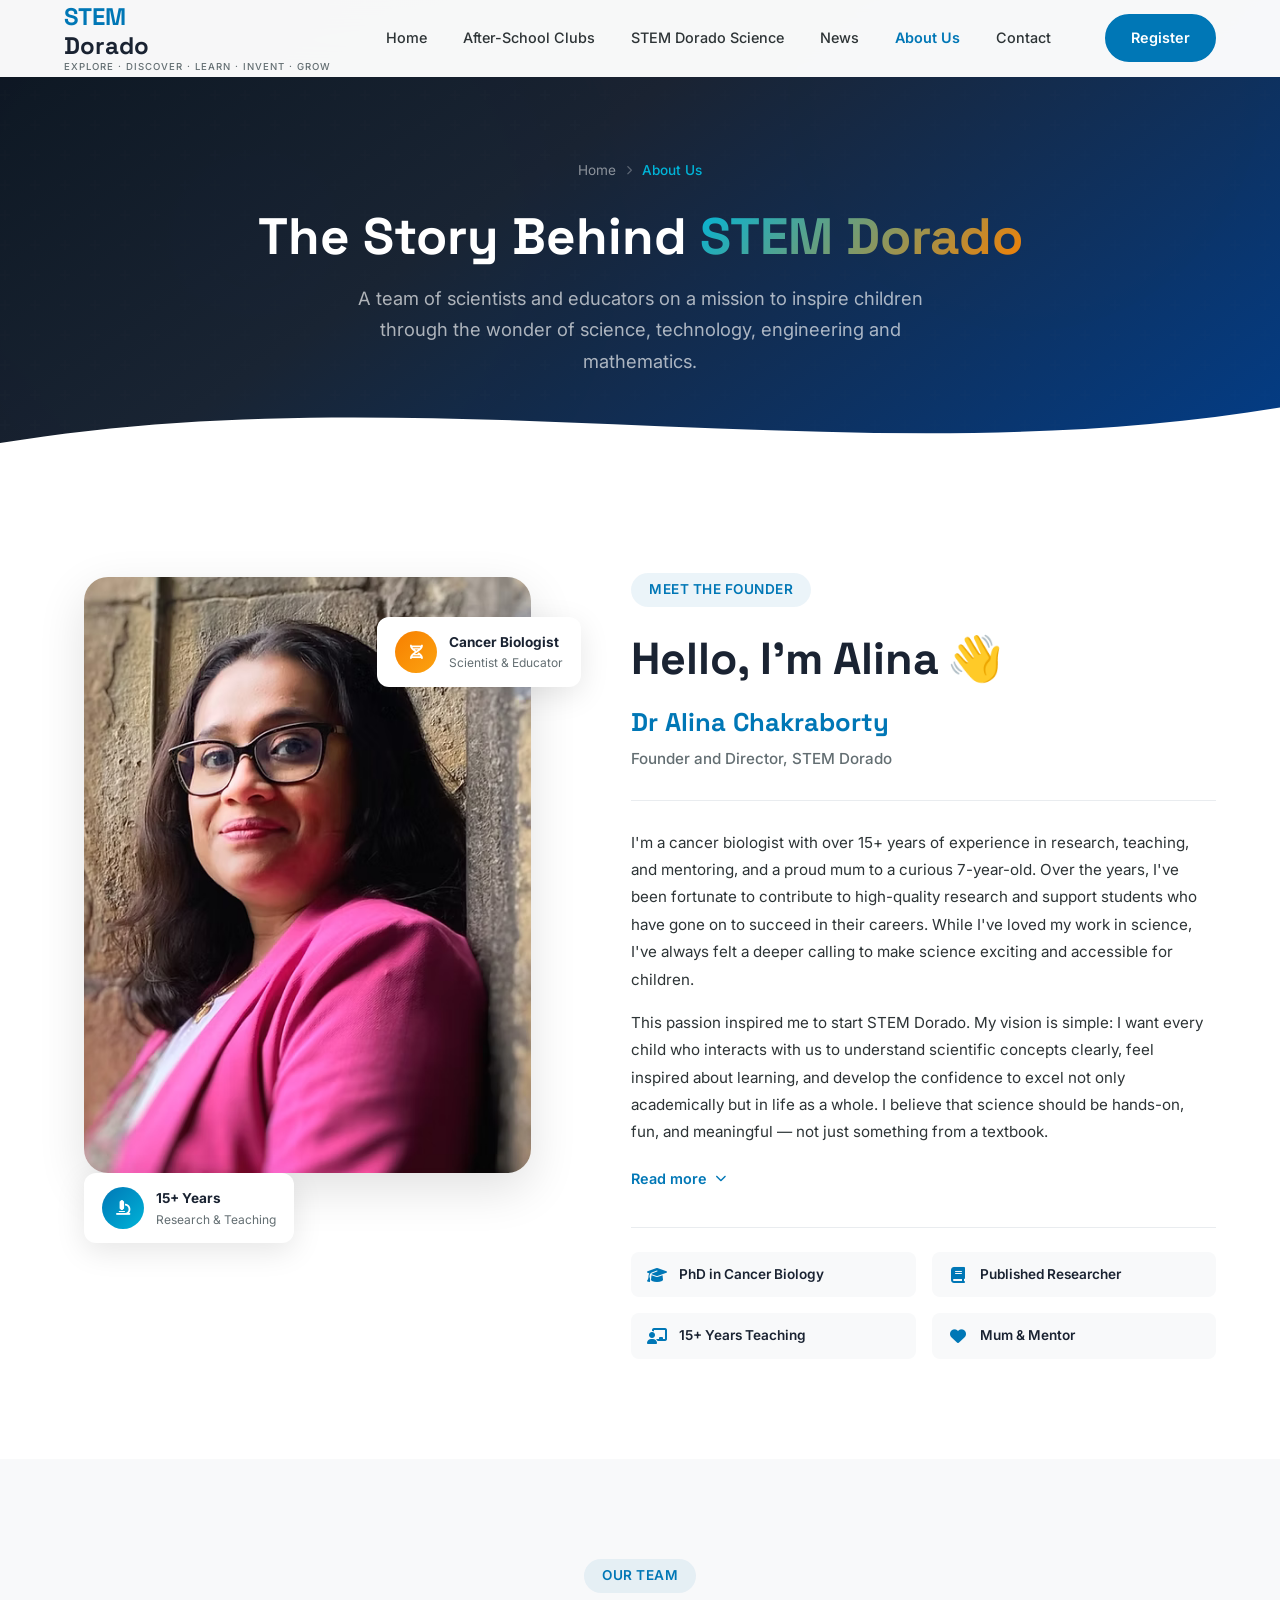
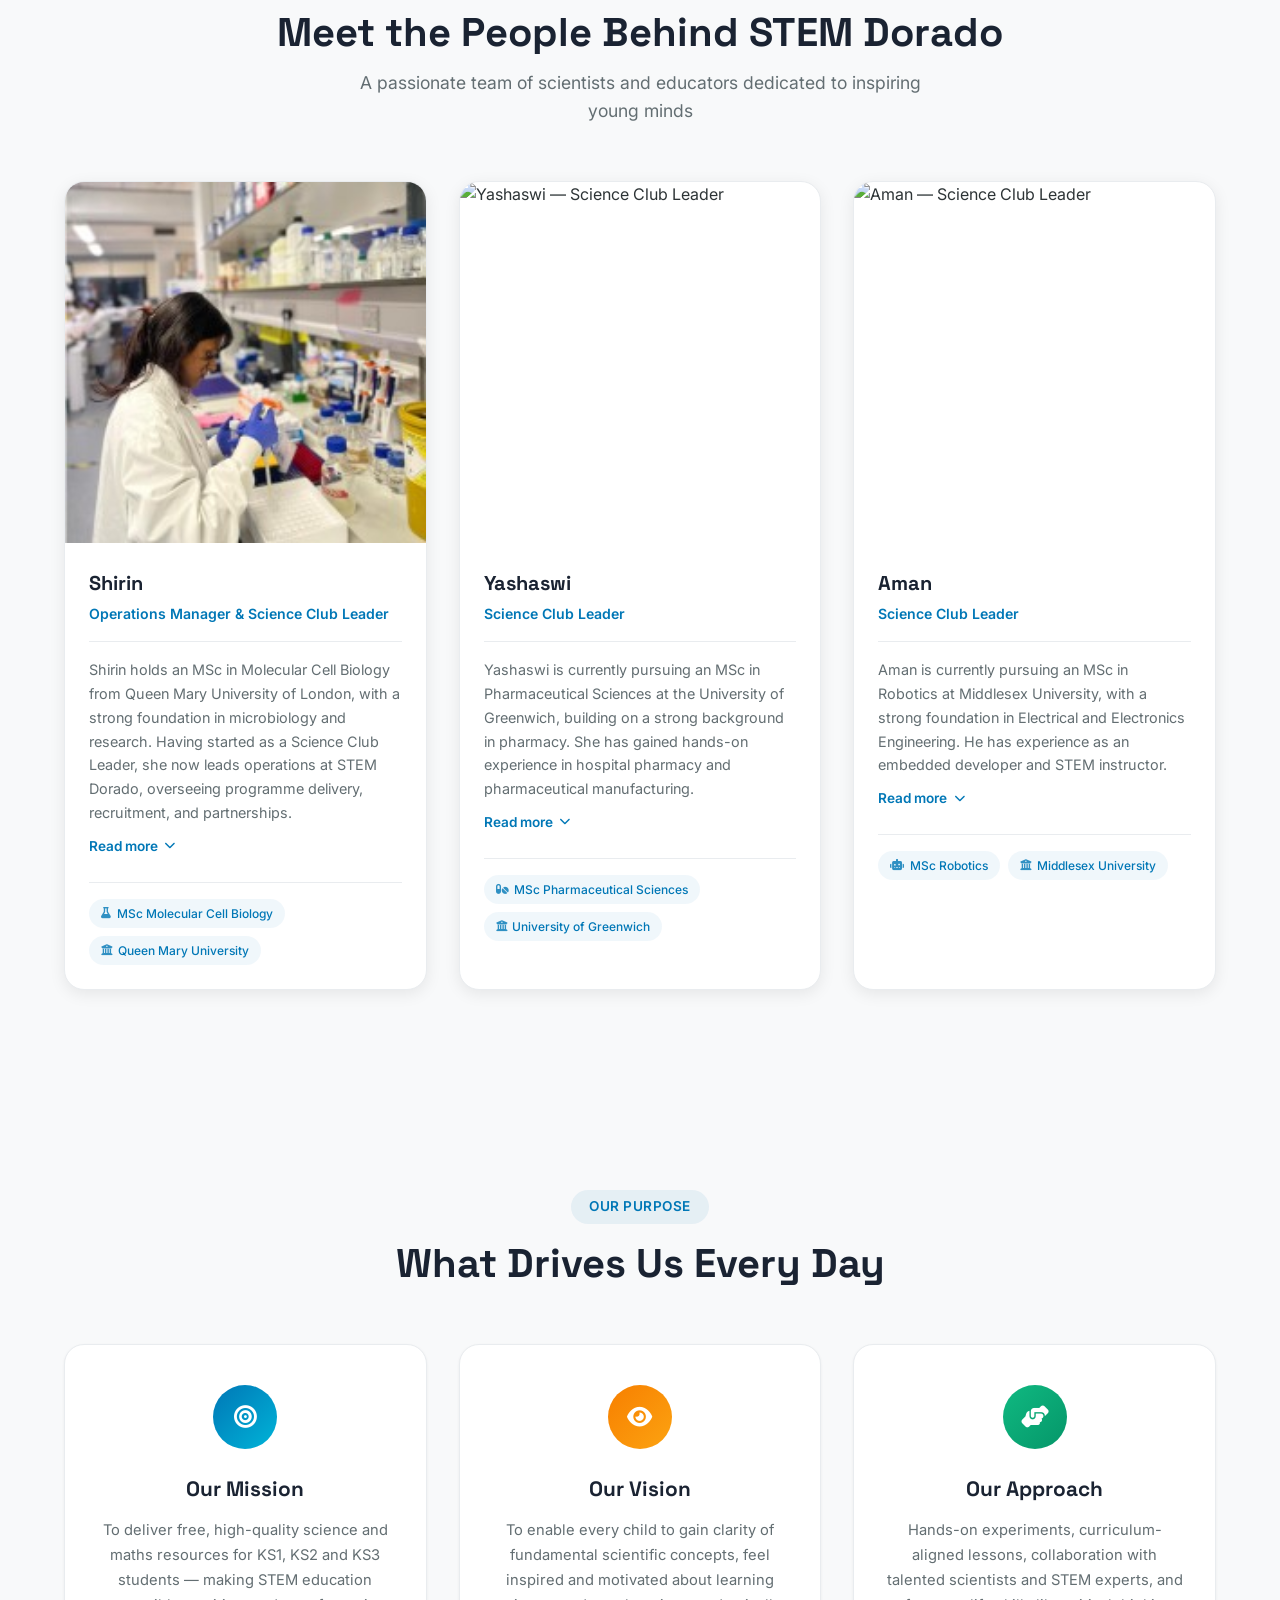
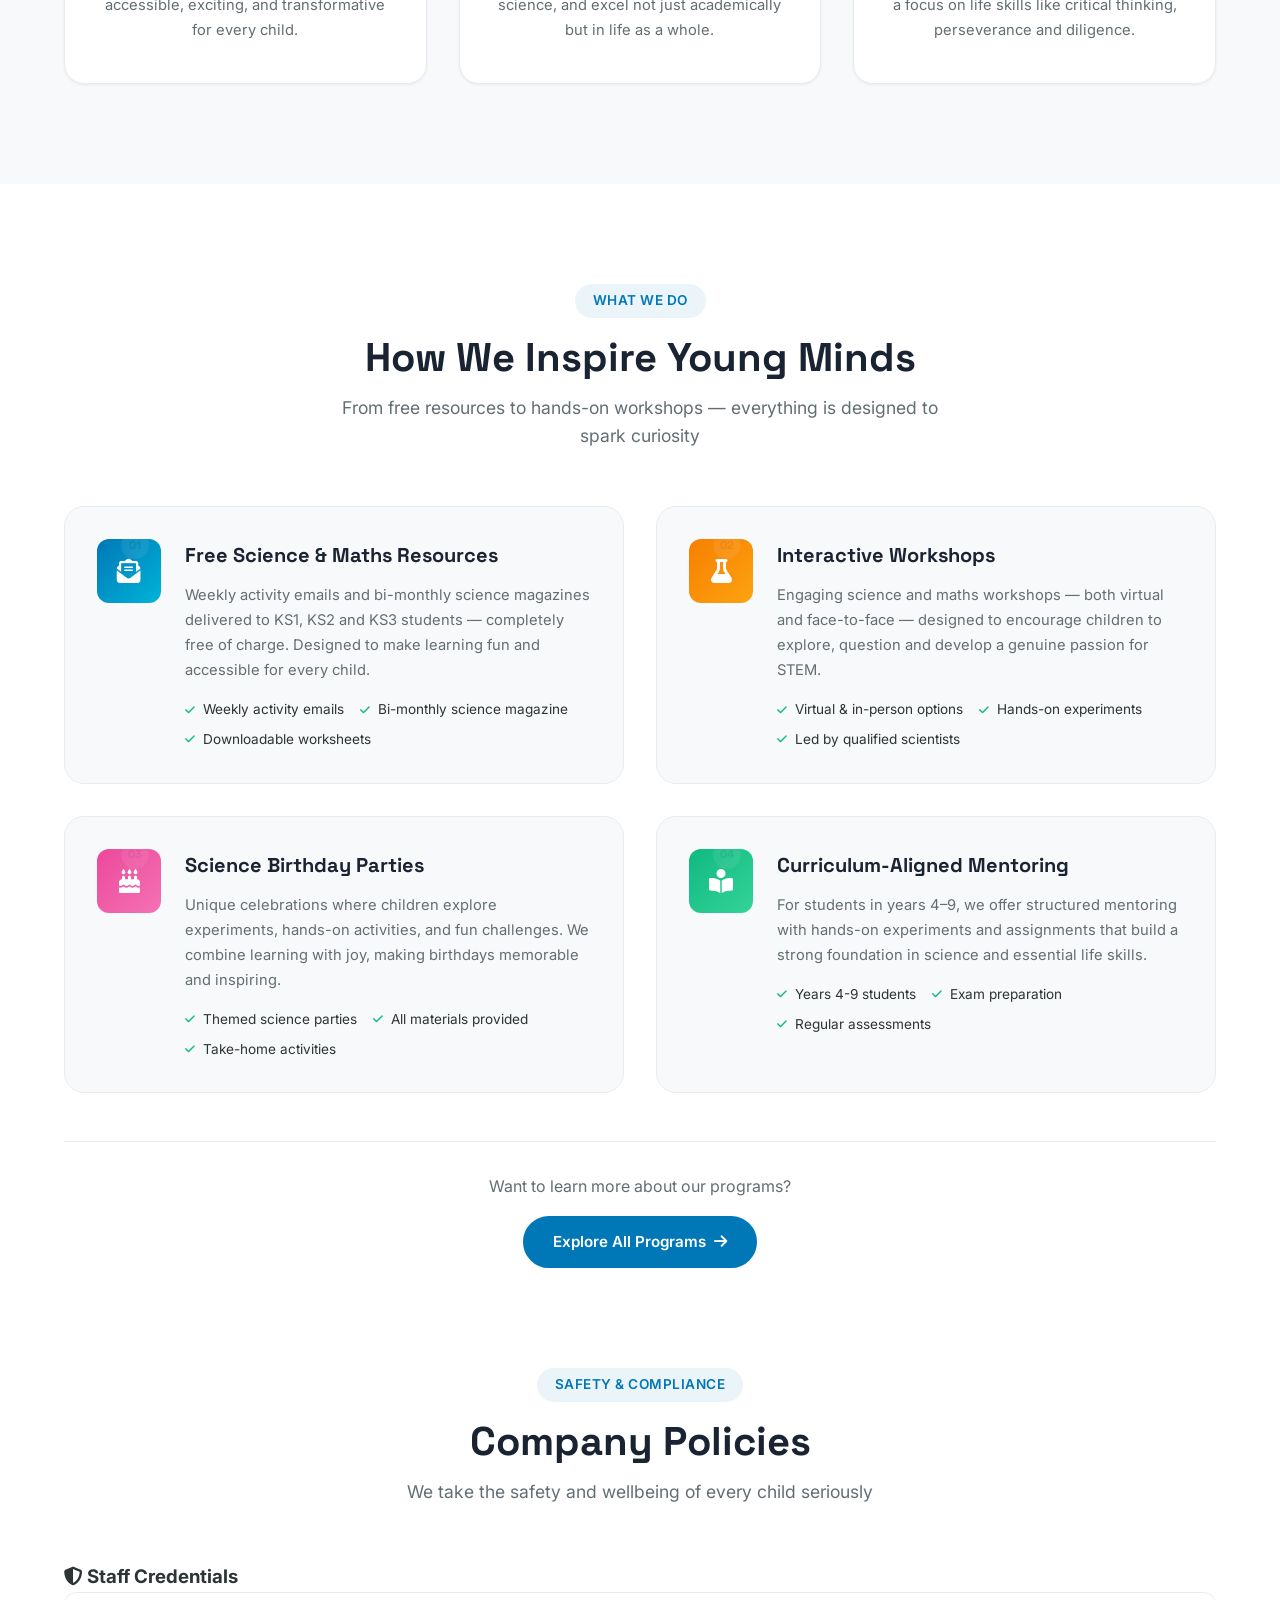
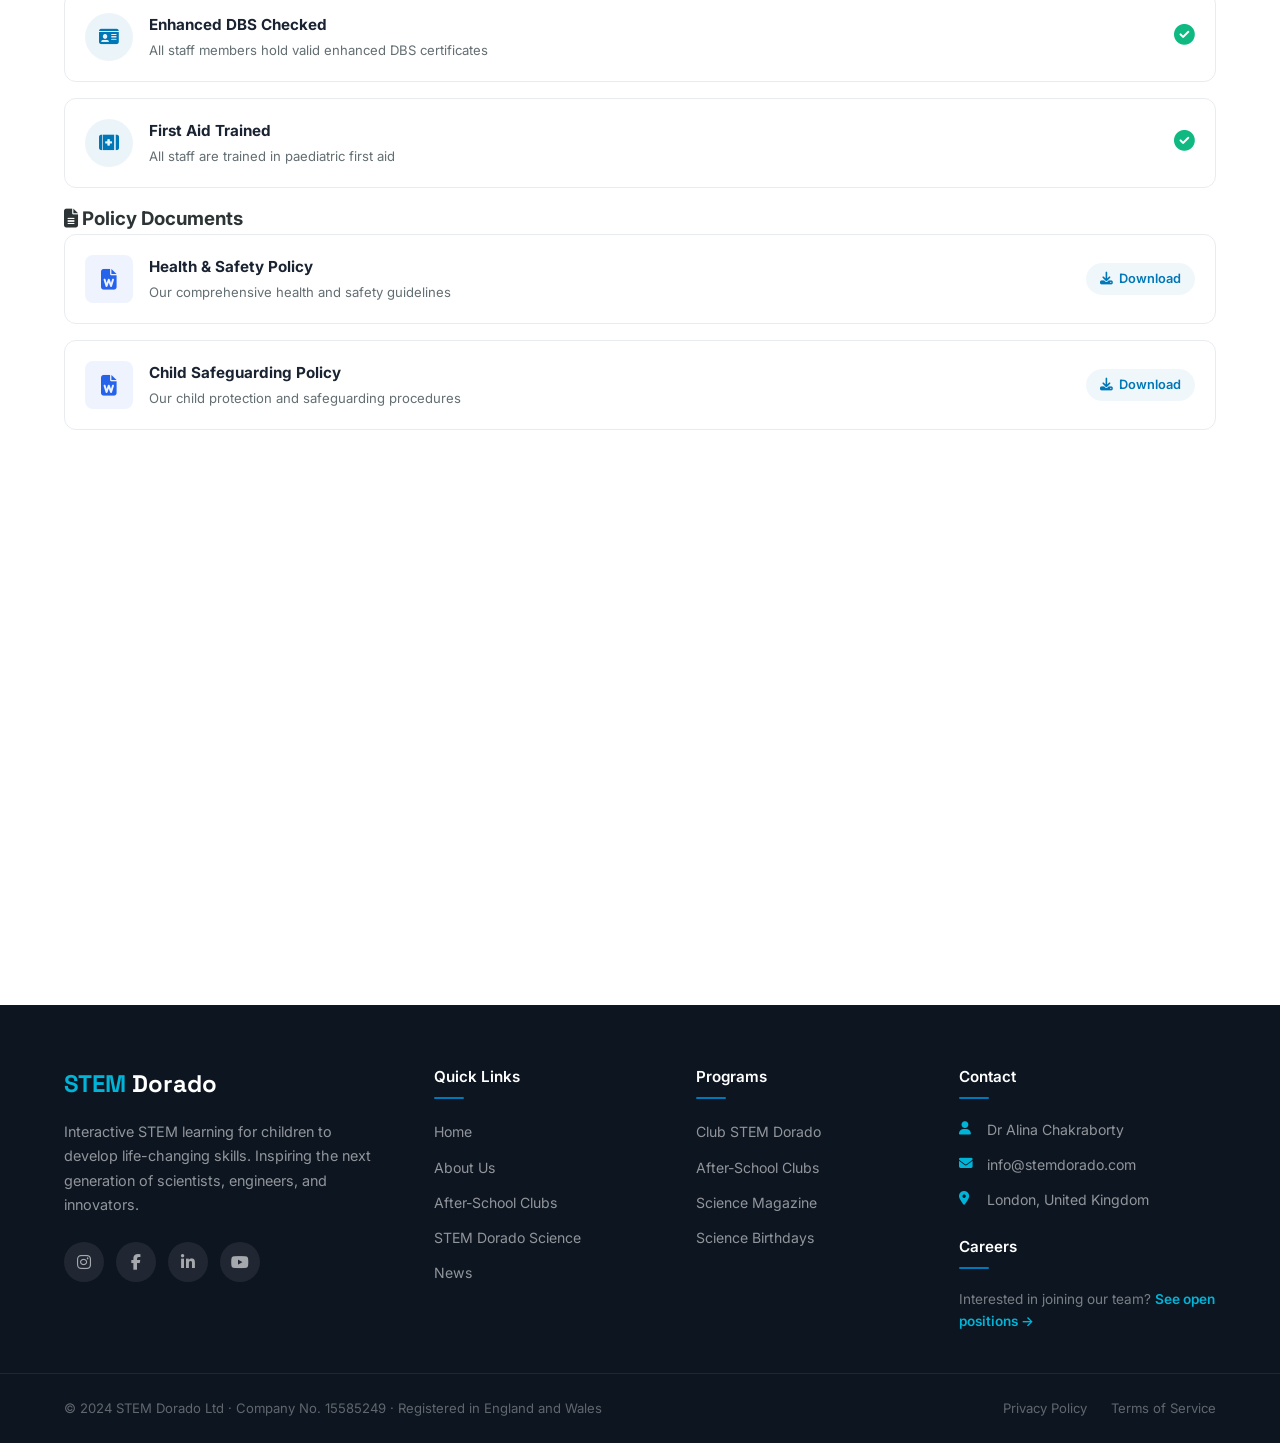
==== commit 66e05820: "shirin image path changed" ====
--- a/about.html
+++ b/about.html
@@ -169,7 +169,7 @@
         <!-- Team Member 1: Shirin -->
         <div class="team-card">
           <div class="team-card-image">
-            <img src="/images/Shirin_image.jpg" 
+            <img src="images\Shirin_image.png" 
                  alt="Shirin — Operations Manager" 
                  loading="lazy">
             <div class="team-card-overlay">
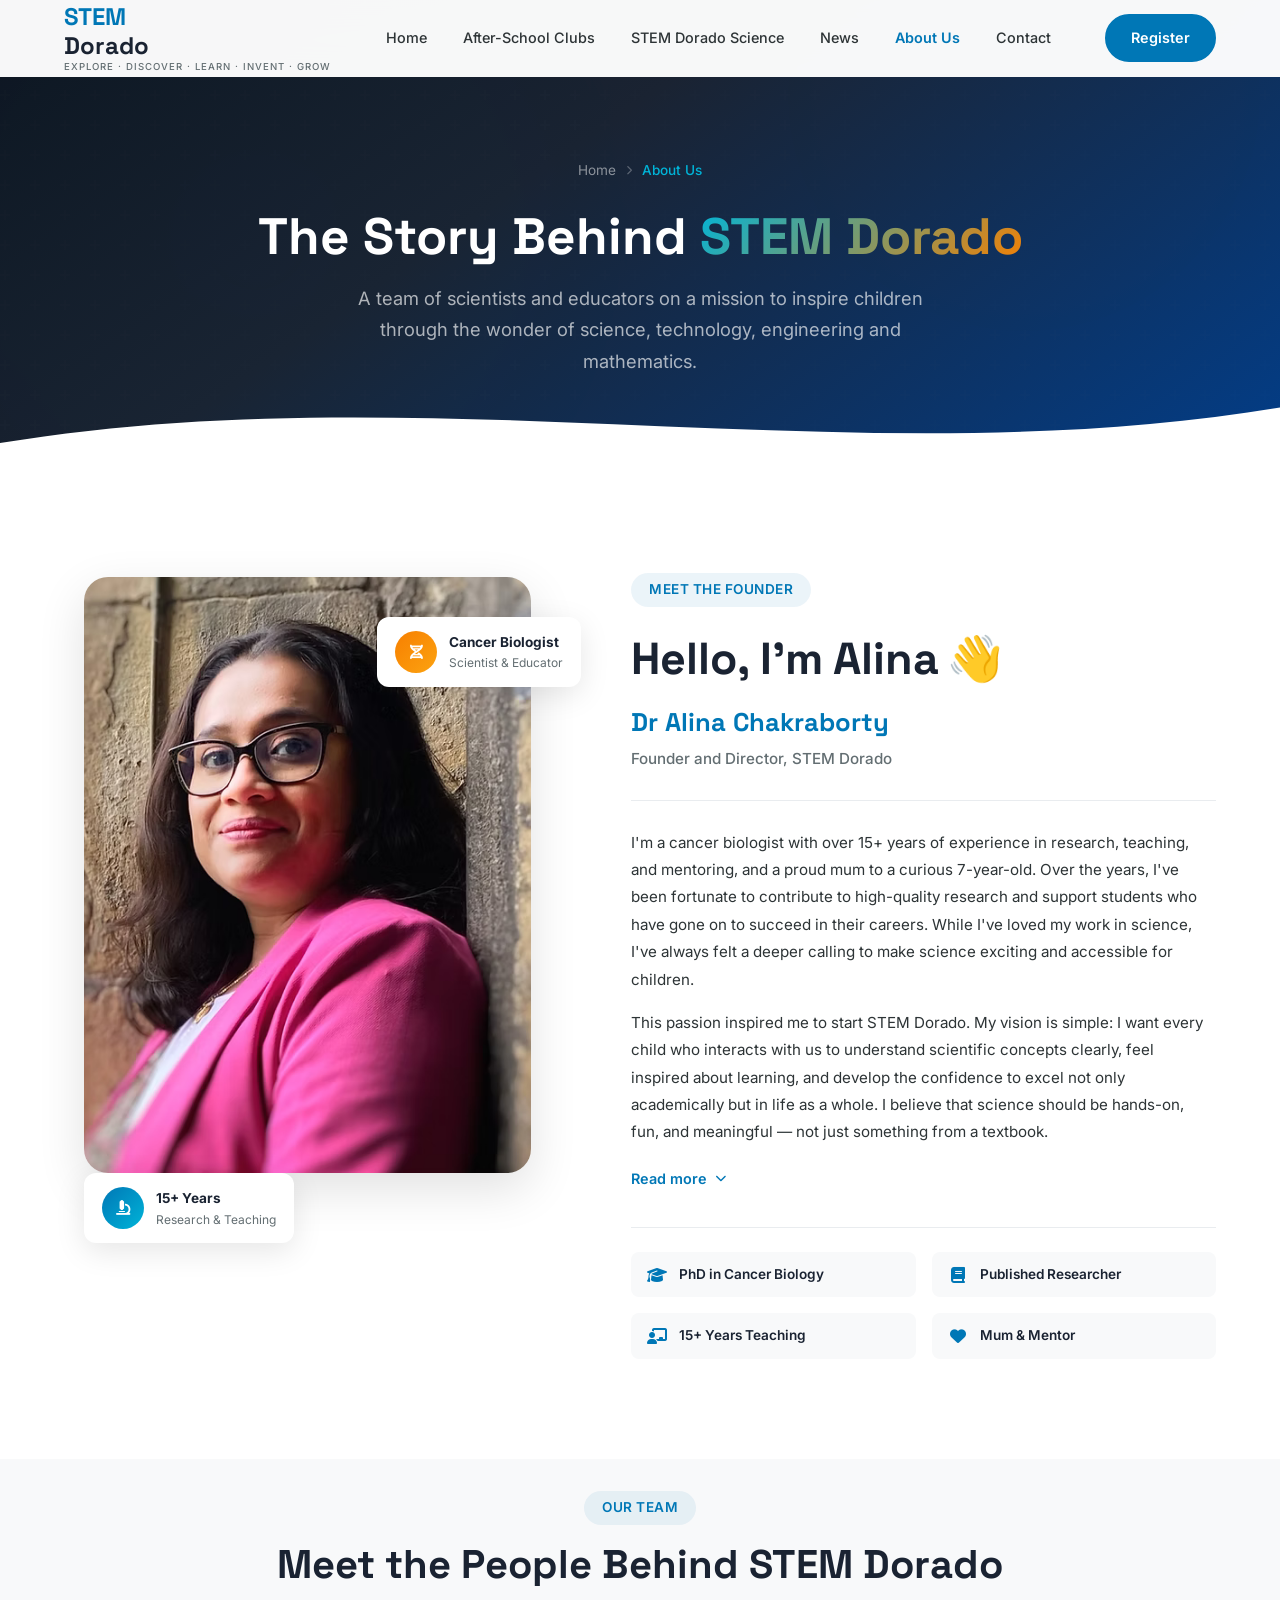
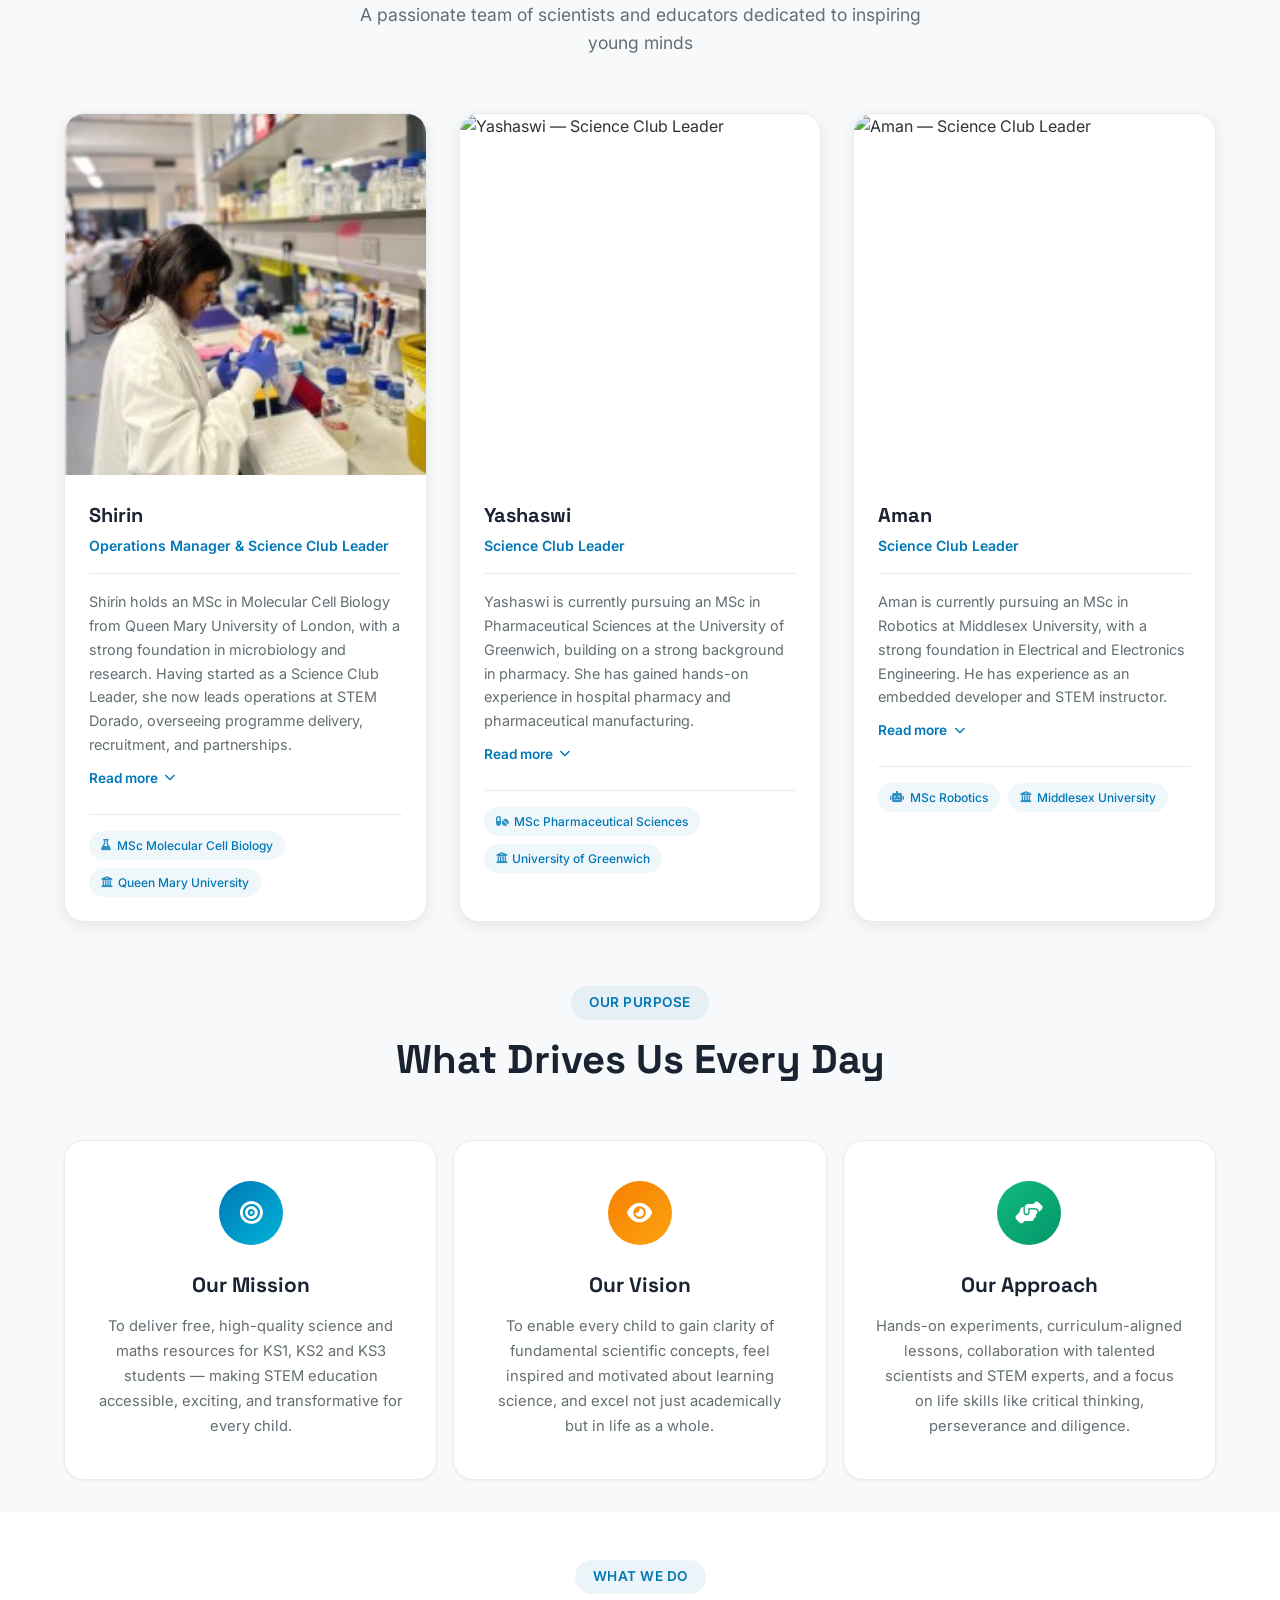
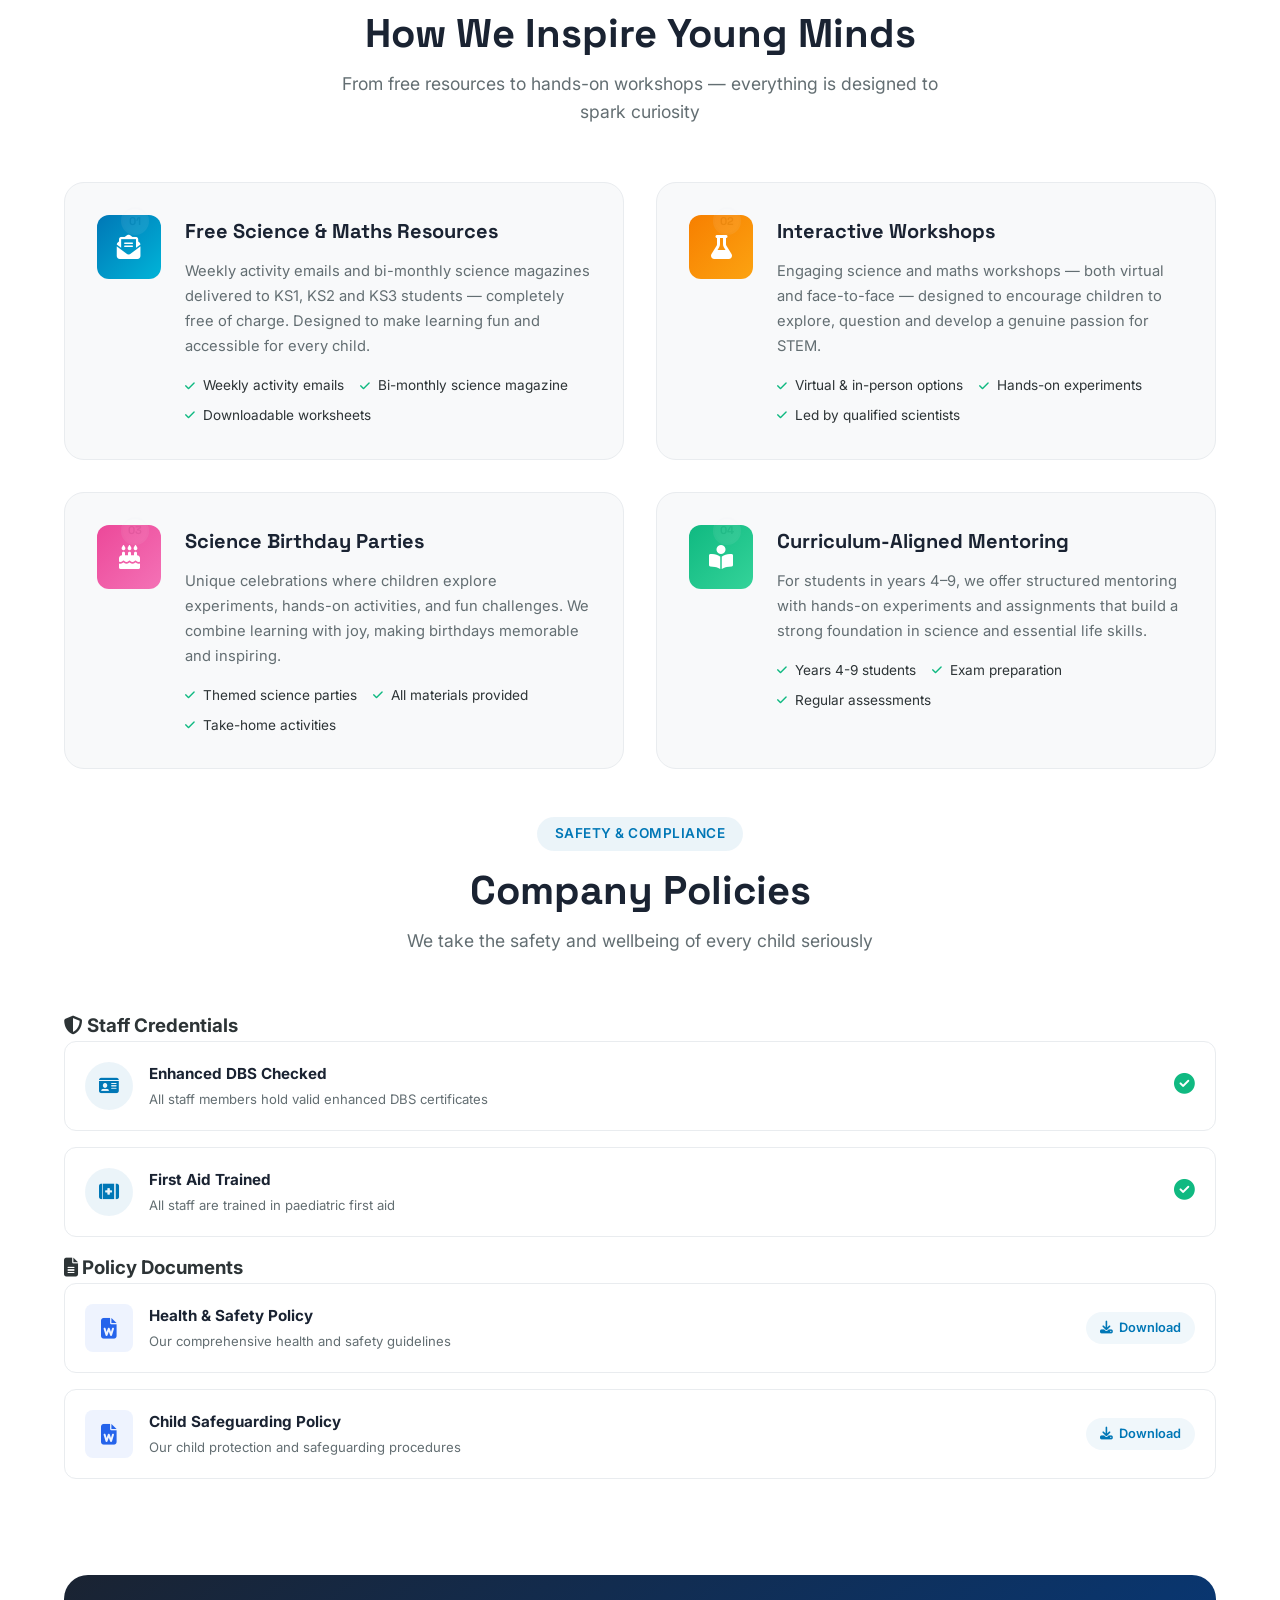
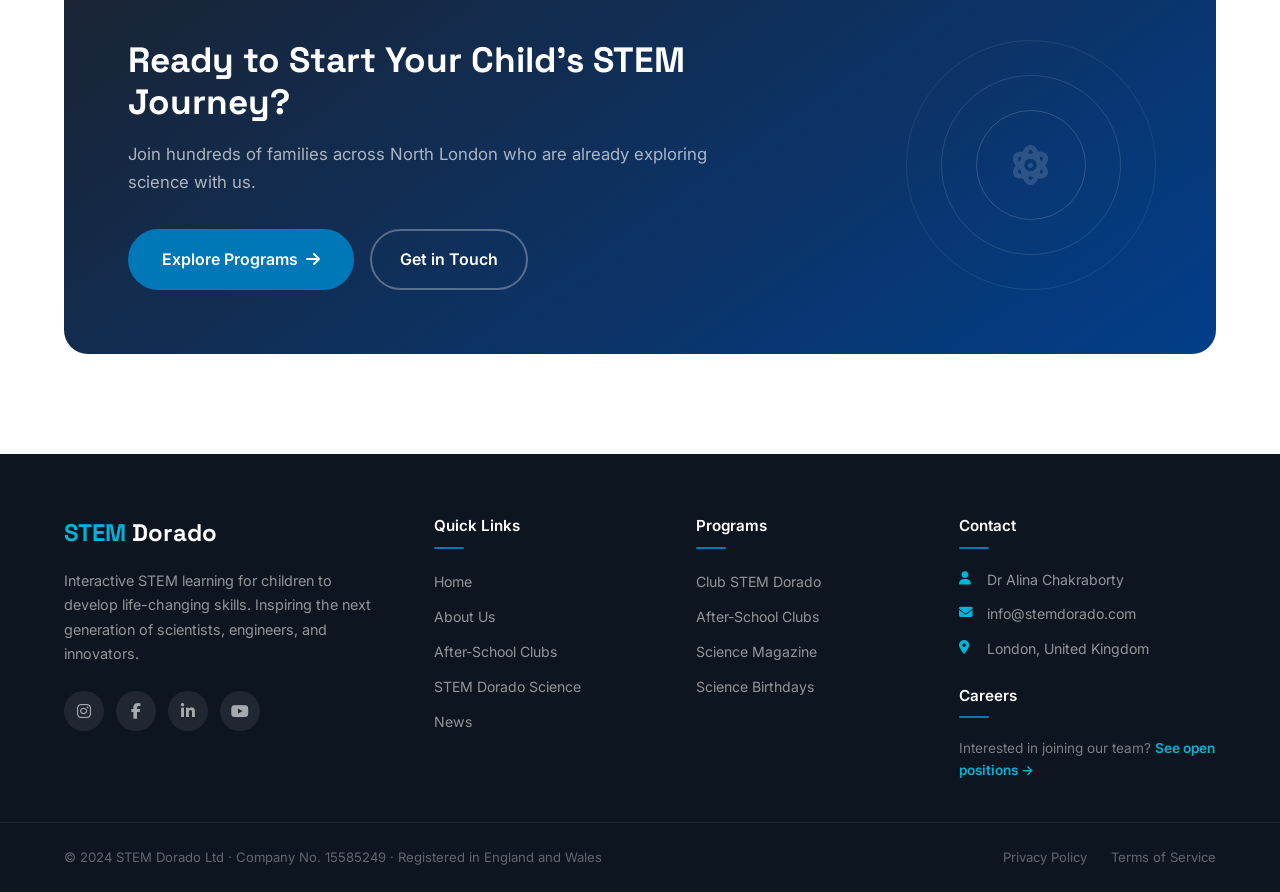
==== commit 12b8c505: "fixed spacing on about us page" ====
--- a/about.html
+++ b/about.html
@@ -446,14 +446,7 @@
       </div>
     </div>
 
-    <!-- Optional: CTA at bottom -->
-    <div class="services-cta">
-      <p>Want to learn more about our programs?</p>
-      <a href="index.html#programs" class="btn btn-primary">
-        Explore All Programs
-        <i class="fas fa-arrow-right"></i>
-      </a>
-    </div>
+
   </div>
 </section>
 
--- a/about.css
+++ b/about.css
@@ -322,14 +322,14 @@
 
 /* ===== MISSION SECTION ===== */
 .mission-section {
-  padding: 100px 0;
+  padding: 2rem 0;
   background: var(--light);
 }
 
 .mission-grid {
   display: grid;
   grid-template-columns: repeat(3, 1fr);
-  gap: 2rem;
+  gap: 1rem;
 }
 
 .mission-card {
@@ -412,7 +412,7 @@
    ================================================================ */
 
 .what-we-do-section {
-  padding: 100px 0;
+  padding: 3rem 0;
   background: #fff;
 }
 
@@ -941,7 +941,7 @@
   }
 
   .founder-section {
-    padding: 50px 0 60px;
+    padding: 2rem 0 1rem;
   }
 
   .founder-greeting {
@@ -1030,7 +1030,7 @@
    ================================================================ */
 
 .team-section {
-  padding: 100px 0;
+  padding: 2rem 0;
   background: var(--light);
 }
 
